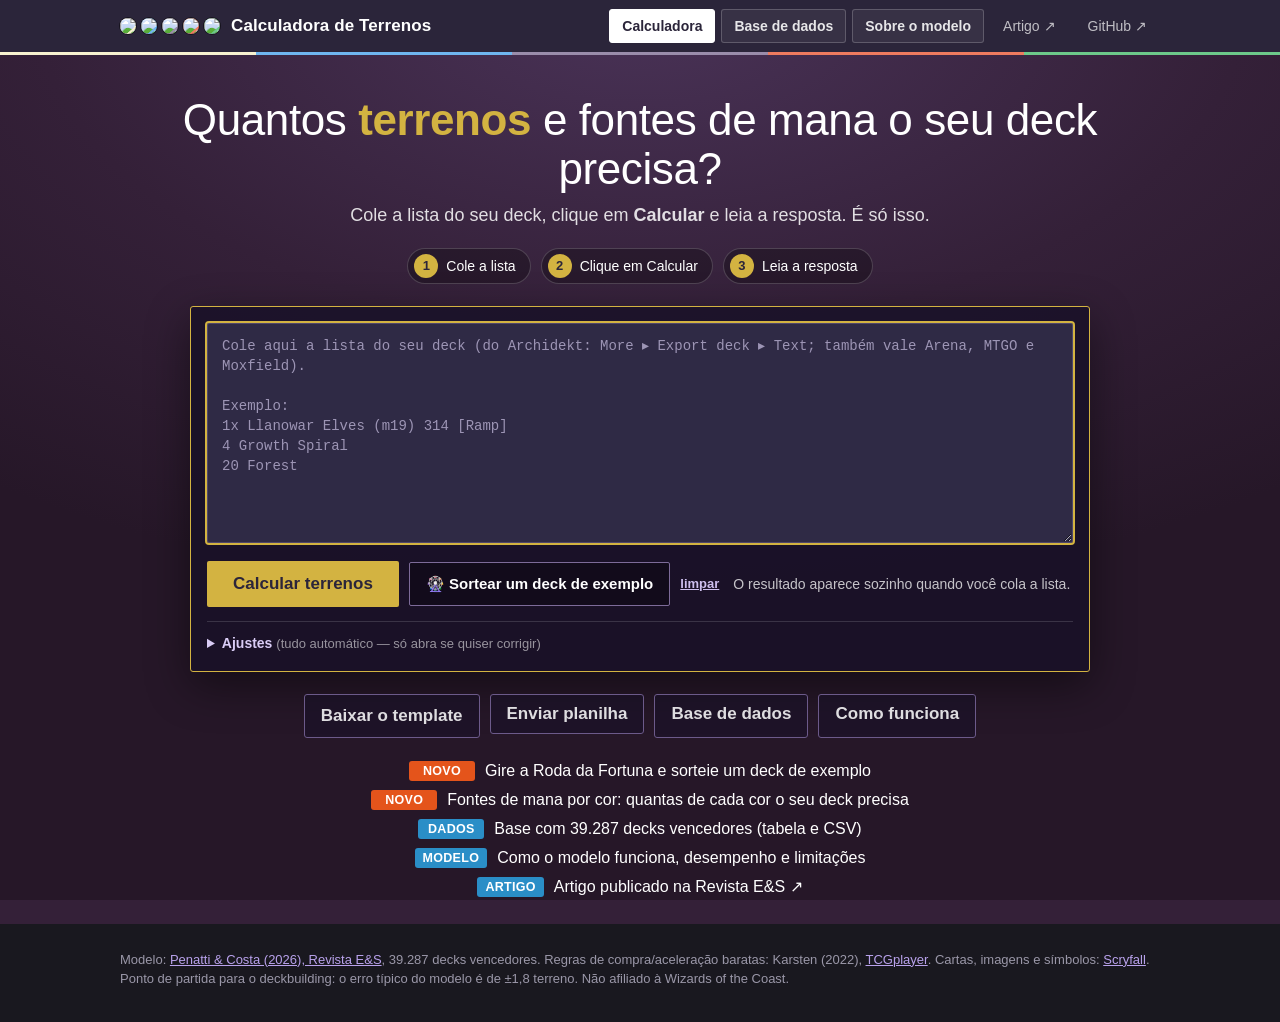
==== index.html @ 999be16e "Páginas: novo módulo de decks de Commander e versão dos arquivos" ====
<!DOCTYPE html>
<html lang="pt-BR">
<head>
<meta charset="utf-8">
<meta name="viewport" content="width=device-width, initial-scale=1">
<title>Calculadora de Terrenos · Magic: The Gathering</title>
<meta name="description" content="Cole a lista do seu deck e veja quantos terrenos e quantas fontes de mana de cada cor ele precisa.">
<link rel="icon" href="data:image/svg+xml,%3Csvg xmlns='http://www.w3.org/2000/svg' viewBox='0 0 64 64'%3E%3Ccircle cx='32' cy='32' r='30' fill='%232b253a'/%3E%3Ccircle cx='14' cy='32' r='5' fill='%23f8f2d0'/%3E%3Ccircle cx='23' cy='32' r='5' fill='%236fb6f0'/%3E%3Ccircle cx='32' cy='32' r='5' fill='%239a8dab'/%3E%3Ccircle cx='41' cy='32' r='5' fill='%23ee7b5f'/%3E%3Ccircle cx='50' cy='32' r='5' fill='%236dc98a'/%3E%3C/svg%3E">
<link rel="stylesheet" href="css/style.css?v=20261042">
</head>
<body class="home">
<header class="topbar">
  <div class="wrap bar">
    <a class="brand" href="index.html"><span class="pips"><i class="w"></i><i class="u"></i><i class="b"></i><i class="r"></i><i class="g"></i></span>Calculadora de Terrenos</a>
    <nav class="nav">
      <a class="nbtn on" href="index.html">Calculadora</a>
      <a class="nbtn" href="base.html">Base de dados</a>
      <a class="nbtn" href="sobre.html">Sobre o modelo</a>
      <a class="nbtn ghost" href="https://revistaes.com.br/artigos/fatores-associados-a-quantidade-de-terrenos-em-baralhos-de-jogos-estrategicos-de-cartas" target="_blank" rel="noopener">Artigo ↗</a>
      <a class="nbtn ghost" href="https://github.com/reset-hightide/mtg-lands-calculator" target="_blank" rel="noopener">GitHub ↗</a>
    </nav>
  </div>
  <div class="colorbar"></div>
</header>

<section class="stage">
  <div class="wrap">
    <h1>Quantos <b>terrenos</b> e fontes de mana o seu deck precisa?</h1>
    <p class="lead">Cole a lista do seu deck, clique em <b>Calcular</b> e leia a resposta. É só isso.</p>
    <ol class="how">
      <li><span>1</span>Cole a lista</li>
      <li><span>2</span>Clique em Calcular</li>
      <li><span>3</span>Leia a resposta</li>
    </ol>

    <div class="searchbox">
      <label for="deckText" class="sr">Lista do deck</label>
      <textarea id="deckText" spellcheck="false" placeholder="Cole aqui a lista do seu deck (do Archidekt: More ▸ Export deck ▸ Text; também vale Arena, MTGO e Moxfield).&#10;&#10;Exemplo:&#10;1x Llanowar Elves (m19) 314 [Ramp]&#10;4 Growth Spiral&#10;20 Forest"></textarea>
      <div class="sb-row">
        <button id="btnPaste" class="btn-gold" type="button">Calcular terrenos</button>
        <button id="btnSample" class="btn-dark" type="button">🎡 Sortear um deck de exemplo</button>
        <button id="btnClear" class="linkbtn light" type="button">limpar</button>
        <span id="status" class="status" role="status" aria-live="polite">O resultado aparece sozinho quando você cola a lista.</span>
      </div>

      <details class="adv">
        <summary>Ajustes <span id="detectBrief" class="muted">(tudo automático — só abra se quiser corrigir)</span></summary>
        <div class="opts">
          <div><label for="deckName">Nome do deck <span class="muted">(opcional)</span></label>
            <input id="deckName" type="text" placeholder="ex.: Izzet Tempo" maxlength="80"></div>
          <div><label for="optSize">Tamanho do deck</label>
            <select id="optSize"><option value="Auto">Auto</option><option value="40">40 cartas</option><option value="60">60 cartas</option><option value="100">100 cartas (Commander)</option></select></div>
          <div><label for="optArch">Arquétipo</label>
            <select id="optArch"><option value="Auto">Auto</option><option>Aggro</option><option>Tempo</option><option>Midrange</option><option>Control</option><option>Combo</option><option>Ramp</option><option>Lands</option></select></div>
          <div><label for="optComp">Companion</label>
            <select id="optComp"><option value="Auto">Auto</option><option value="Sim">Sim</option><option value="Não">Não</option></select></div>
        </div>
        <label style="margin-top:12px">Cores do deck</label>
        <div class="chips" id="optColors">
          <span class="chip auto on" id="chipAuto">Auto</span>
          <span class="chip" data-c="W">Branco</span><span class="chip" data-c="U">Azul</span><span class="chip" data-c="B">Preto</span><span class="chip" data-c="R">Vermelho</span><span class="chip" data-c="G">Verde</span>
        </div>
        <div id="detect" class="detect hidden"></div>
      </details>
    </div>

    <div class="btnrow">
      <button id="btnTemplate" class="sbtn-dark" type="button">Baixar o template</button>
      <label id="drop" class="sbtn-dark" for="file">Enviar planilha <input id="file" type="file" accept=".xlsx,.csv" hidden></label>
      <a class="sbtn-dark" href="base.html">Base de dados</a>
      <a class="sbtn-dark" href="sobre.html">Como funciona</a>
    </div>

    <ul class="news">
      <li><span class="nb nb-new">NOVO</span><a href="#" id="newsDice">Gire a Roda da Fortuna e sorteie um deck de exemplo</a></li>
      <li><span class="nb nb-new">NOVO</span><a href="sobre.html#fontes">Fontes de mana por cor: quantas de cada cor o seu deck precisa</a></li>
      <li><span class="nb nb-data">DADOS</span><a href="base.html">Base com 39.287 decks vencedores (tabela e CSV)</a></li>
      <li><span class="nb nb-data">MODELO</span><a href="sobre.html">Como o modelo funciona, desempenho e limitações</a></li>
      <li><span class="nb nb-data">ARTIGO</span><a href="https://revistaes.com.br/artigos/fatores-associados-a-quantidade-de-terrenos-em-baralhos-de-jogos-estrategicos-de-cartas" target="_blank" rel="noopener">Artigo publicado na Revista E&amp;S ↗</a></li>
    </ul>
  </div>
</section>

<main class="wrap">
  <section id="results" class="hidden">
    <div class="reshead">
      <h2>Resultado</h2>
      <button id="btnDownload" class="ghost small" type="button">Baixar resultado (.xlsx)</button>
    </div>
    <p id="globalWarnings" class="warn hidden"></p>
    <div id="decks"></div>
    <details class="more glossary"><summary>Glossário <span class="hint">(o que significam estes termos?)</span></summary><div class="inner">
      <dl>
        <dt>Fonte de mana</dt><dd>Um terreno que produz uma cor. Quem tem 17 fontes de azul tem 17 terrenos que geram mana azul.</dd>
        <dt>Pip</dt><dd>Cada símbolo colorido no custo de uma carta (Counterspell custa {U}{U}: 2 pips azuis). Mais pips de uma cor pedem mais fontes dela.</dd>
        <dt>Arquétipo</dt><dd>O estilo do deck: Aggro (ataca rápido), Tempo, Midrange, Control (jogo longo), Combo, Ramp (acelera mana) ou Lands.</dd>
        <dt>CMC</dt><dd>Custo de mana convertido: o custo total da carta, somando tudo. A média dele no deck influencia o número de terrenos.</dd>
        <dt>Compra e aceleração baratas</dt><dd>Cartas de até 2 de custo que compram cartas ou geram mana. Elas reduzem a necessidade de terrenos.</dd>
        <dt>MDFC</dt><dd>Carta de dois lados em que um lado é terreno. Conta como uma fração de terreno (0,38 ou 0,74).</dd>
        <dt>Faixa típica</dt><dd>O modelo erra, em média, cerca de 1,8 terreno para mais ou para menos. A faixa mostra essa margem.</dd>
        <dt>Mulligan</dt><dd>Descartar a mão inicial e comprar outra, com uma carta a menos.</dd>
      </dl>
    </div></details>
  </section>
</main>

<section id="cardstage" class="cardstage hidden">
  <div class="wrap">
    <h2 id="fanTitle">Sua mão inicial</h2>
    <p id="fanSub" class="muted-l">Sete cartas aleatórias do seu deck, como numa partida. <b>Clique em qualquer carta para comprar outra mão</b> e veja quantos terrenos costumam vir.</p>
    <div class="fanrow"><div id="cmdzone" class="cmdzone hidden"></div><div id="fan" class="fan" aria-live="polite"></div></div>
    <div class="fan-actions"><button id="btnFan" class="btn-gold small" type="button">Comprar outra mão</button><span id="fanInfo" class="muted-l"></span></div>
    <div class="handbox">
      <div id="handStats" class="handstats"></div>
      <h3>Chance de cada quantidade de terrenos numa mão de 7 cartas</h3>
      <div id="odds" class="odds"></div>
      <p id="oddsNote" class="muted-l small"></p>
    </div>
  </div>
</section>


<button id="grimoire" class="hidden" type="button" title="Psiu… um grimório. Clique para comprar uma carta e arraste cartas da mão para cima do site." aria-label="Grimório do playtest: clique para comprar uma carta; arraste cartas da mão para cima do site"><img class="gb gb3" src="https://backs.scryfall.io/large/0/a/0aeebaf5-8c7d-4636-9e82-8c27447861f7.jpg" alt="" draggable="false"><img class="gb gb2" src="https://backs.scryfall.io/large/0/a/0aeebaf5-8c7d-4636-9e82-8c27447861f7.jpg" alt="" draggable="false"><img class="gb gb1" src="https://backs.scryfall.io/large/0/a/0aeebaf5-8c7d-4636-9e82-8c27447861f7.jpg" alt="" draggable="false"><span class="gcount"></span></button>
<button id="ptend" class="hidden" type="button" title="Encerrar o playtest (Esc)" aria-label="Encerrar o playtest">✕</button>

<footer class="foot">
  <div class="wrap">
    Modelo: <a href="https://revistaes.com.br/artigos/fatores-associados-a-quantidade-de-terrenos-em-baralhos-de-jogos-estrategicos-de-cartas" target="_blank" rel="noopener">Penatti &amp; Costa (2026), Revista E&amp;S</a>, 39.287 decks vencedores.
    Regras de compra/aceleração baratas: Karsten (2022), <a href="https://www.tcgplayer.com/content/article/How-Many-Lands-Do-You-Need-in-Your-Deck-An-Updated-Analysis/cd1c1a24-d439-4a8e-b369-b936edb0b38a/" target="_blank" rel="noopener">TCGplayer</a>.
    Cartas, imagens e símbolos: <a href="https://scryfall.com/docs/api" target="_blank" rel="noopener">Scryfall</a>.
    Ponto de partida para o deckbuilding: o erro típico do modelo é de ±1,8 terreno. Não afiliado à Wizards of the Coast.
  </div>
</footer>

<script src="js/mana.js?v=20261042"></script>
<script src="js/rules.js?v=20261042"></script>
<script src="js/scryfall.js?v=20261042"></script>
<script src="js/xlsx-lite.js?v=20261042"></script>
<script src="js/pipeline.js?v=20261042"></script>
<script src="js/template.js?v=20261042"></script>
<script src="js/wheel.js?v=20261042"></script>
<script src="js/examples.js?v=20261042"></script>
<script src="js/deckapi.js?v=20261042"></script>
<script src="js/pt-effects.js?v=20261042"></script>
<script src="js/playtest.js?v=20261042"></script>
<script src="js/app.js?v=20261042"></script>
</body>
</html>
---- css/style.css ----
/* Visual inspirado no Scryfall: cabeçalho roxo-escuro, menu lateral roxo-acinzentado, conteúdo claro, Lato, cantos quase retos. */
:root {
  --hdr: #2b253a; --hdr2: #3a3050; --side: #4f4255; --bg: #f5f6f7; --panel: #ffffff; --line: #dcdfe3; --line2: #c6cad1;
  --text: #323232; --strong: #111; --muted: #6e6e7a; --link: #634496; --primary: #634496; --primary2: #7656b3;
  --gold: #d3b341; --foot: #19181f; --good: #1c7a4a; --bad: #b3261e; --warn: #9a6a00;
  --W: #f8f2d0; --U: #6fb6f0; --B: #9a8dab; --R: #ee7b5f; --G: #6dc98a;
  --font: Lato, "Helvetica Neue", Arial, Helvetica, sans-serif;
}
* { box-sizing: border-box; }
html { scroll-behavior: smooth; }
body { margin: 0; background: var(--bg); color: var(--text); font: 15px/22px var(--font); display: flex; flex-direction: column; min-height: 100vh; }
body > main, body > .docs { flex: 1 0 auto; width: 100%; } body > .docs { max-width: 1280px; margin: 0 auto; }
a { color: var(--link); }
.wrap { max-width: 1080px; margin: 0 auto; padding: 0 20px; }
.muted { color: var(--muted); } .small { font-size: 12.5px; line-height: 18px; } .hidden { display: none !important; }
.num { text-align: right; } .pos { color: var(--good); } .neg { color: var(--bad); }
code, pre { font-family: Consolas, "Liberation Mono", Courier, monospace; }
code { background: #eff1f2; color: #343242; padding: 1px 5px; border-radius: 2px; font-size: 13px; }

/* ---------- cabeçalho ---------- */
.topbar { position: sticky; top: 0; z-index: 30; background: var(--hdr); }
.bar { display: flex; align-items: center; justify-content: space-between; gap: 12px; min-height: 52px; flex-wrap: wrap; padding-top: 6px; padding-bottom: 6px; }
.brand { display: flex; align-items: center; gap: 11px; color: #fff; text-decoration: none; font-size: 17px; font-weight: 700; letter-spacing: .1px; }
.pips { display: inline-flex; gap: 3px; }
.pips i { width: 12px; height: 12px; border-radius: 50%; display: block; box-shadow: 0 0 0 1px rgba(0, 0, 0, .4) inset; }
.pips .w, .pip.W { background: var(--W); } .pips .u, .pip.U { background: var(--U); } .pips .b, .pip.B { background: var(--B); }
.pips .r, .pip.R { background: var(--R); } .pips .g, .pip.G { background: var(--G); }
.nav { display: flex; gap: 6px; flex-wrap: wrap; align-items: center; }
.nbtn { color: rgba(255, 255, 255, .88); text-decoration: none; font-size: 14px; font-weight: 600; padding: 5px 12px; border-radius: 3px; border: 1px solid rgba(255, 255, 255, .2); background: rgba(255, 255, 255, .06); }
.nbtn:hover { background: rgba(255, 255, 255, .16); color: #fff; }
.nbtn.on { background: #fff; color: var(--hdr); border-color: #fff; }
.nbtn.ghost { border-color: transparent; background: transparent; font-weight: 400; color: rgba(255, 255, 255, .7); }
.colorbar { height: 3px; background: linear-gradient(90deg, var(--W) 0 20%, var(--U) 20% 40%, var(--B) 40% 60%, var(--R) 60% 80%, var(--G) 80% 100%); }

/* ---------- hero (como a home do Scryfall) ---------- */
.hero2 { background: radial-gradient(900px 420px at 50% -60px, #4f3d6e 0%, var(--hdr) 62%, #231e32 100%); color: #fff; text-align: center; padding: 44px 0 34px; }
.hero2 h1 { margin: 0 0 8px; font-size: clamp(28px, 4.2vw, 40px); line-height: 1.15; font-weight: 300; letter-spacing: -.3px; }
.hero2 h1 b { font-weight: 700; color: var(--gold); }
.hero2 p { margin: 0 auto; max-width: 64ch; color: rgba(255, 255, 255, .78); font-size: 17px; line-height: 25px; }
.actions { display: grid; grid-template-columns: repeat(3, 1fr); gap: 14px; margin: 28px auto 0; max-width: 980px; }
@media (max-width: 820px) { .actions { grid-template-columns: 1fr; } }
.bigbtn {
  position: relative; display: flex; flex-direction: column; align-items: flex-start; gap: 3px; justify-content: center; text-align: left; cursor: pointer; width: 100%; margin: 0;
  min-height: 118px; padding: 18px 20px 18px 80px; border-radius: 3px; color: #fff; font: inherit;
  background: rgba(20, 16, 32, .55); border: 1px solid #8070a2; transition: border-color .12s, box-shadow .12s, background .12s;
}
.bigbtn:hover { border-color: var(--gold); background: rgba(20, 16, 32, .8); box-shadow: 0 0 0 1px var(--gold), 0 8px 26px rgba(0, 0, 0, .35); }
.bigbtn .n { position: absolute; left: 20px; top: 50%; transform: translateY(-50%); width: 44px; height: 44px; border-radius: 50%; display: grid; place-items: center; font-weight: 800; font-size: 20px; background: rgba(255, 255, 255, .1); border: 1px solid rgba(255, 255, 255, .3); }
.bigbtn b { font-size: 20px; line-height: 24px; font-weight: 700; } .bigbtn small { color: rgba(255, 255, 255, .72); font-size: 13.5px; line-height: 18px; }
.bigbtn.primary { border-color: var(--gold); background: rgba(40, 30, 60, .85); }
.bigbtn.primary .n { background: var(--gold); border-color: var(--gold); color: #2b253a; }
.bigbtn.drop.over { border-color: #6dc98a; box-shadow: 0 0 0 1px #6dc98a; }
.bigbtn input { display: none; }
.minis { display: flex; gap: 8px; justify-content: center; flex-wrap: wrap; margin-top: 18px; }
.mini { color: rgba(255, 255, 255, .85); text-decoration: none; font-size: 13.5px; font-weight: 600; padding: 5px 12px; border-radius: 3px; border: 1px solid #6f6288; background: rgba(0, 0, 0, .22); cursor: pointer; }
.mini:hover { border-color: #a99cc4; color: #fff; background: rgba(0, 0, 0, .4); }
.status { text-align: center; min-height: 22px; margin-top: 16px; font-size: 14px; color: rgba(255, 255, 255, .8); }
.status.err { color: #ffb4ab; }
.status.busy::before { content: ""; display: inline-block; width: 12px; height: 12px; margin-right: 8px; border: 2px solid rgba(255, 255, 255, .3); border-top-color: var(--gold); border-radius: 50%; animation: spin .8s linear infinite; vertical-align: -2px; }
@keyframes spin { to { transform: rotate(360deg); } }
.paste { margin: 20px auto 0; max-width: 980px; padding: 18px; background: var(--panel); color: var(--text); border-radius: 3px; text-align: left; }
.paste .twocol { display: grid; grid-template-columns: 1fr 2fr; gap: 16px; }
@media (max-width: 820px) { .paste .twocol { grid-template-columns: 1fr; } }

/* ---------- formulários e botões (área clara) ---------- */
label { display: block; font-size: 13px; color: var(--muted); margin: 0 0 4px; }
input[type=text], textarea, select, input[type=number] { width: 100%; background: #fff; color: var(--text); border: 1px solid var(--line2); border-radius: 3px; padding: 8px 10px; font: inherit; }
input:focus, textarea:focus, select:focus { outline: 2px solid var(--primary2); outline-offset: 0; border-color: transparent; }
textarea { min-height: 230px; resize: vertical; font: 13px/18px Consolas, "Liberation Mono", monospace; }
.row { display: flex; gap: 10px; flex-wrap: wrap; align-items: center; margin-top: 14px; }
.row.between { justify-content: space-between; }
button { font: inherit; cursor: pointer; border-radius: 3px; border: 1px solid transparent; padding: 9px 20px; font-weight: 700; background: var(--primary); color: #fff; }
button:hover { background: var(--primary2); }
button:disabled { opacity: .5; cursor: default; }
button.ghost, .sbtn { background: #eef0f2; color: var(--text); border: 1px solid var(--line2); font-weight: 600; }
button.ghost:hover, .sbtn:hover { background: #e3e6ea; }
.sbtn { display: inline-block; padding: 4px 11px; font-size: 13px; text-decoration: none; cursor: pointer; border-radius: 3px; }
button.small { padding: 4px 11px; font-size: 13px; }

/* ---------- conteúdo claro ---------- */
.page { padding: 8px 0 30px; }
.panel { background: var(--panel); border: 1px solid var(--line); border-radius: 3px; padding: 18px 20px; margin-top: 16px; }
.panel h2 { margin: 0 0 8px; font-size: 18px; font-weight: 400; color: var(--strong); }
.pagehead { padding: 26px 0 0; } .pagehead h1 { margin: 0 0 4px; font-size: 30px; font-weight: 200; color: var(--text); }
table { width: 100%; border-collapse: collapse; font-size: 13.5px; margin-top: 8px; }
th, td { text-align: left; padding: 6px 8px; border-bottom: 1px solid var(--line); }
th { color: var(--muted); font-weight: 400; } th.sort { cursor: pointer; user-select: none; } th.sort:hover { color: var(--text); }
th.num, td.num { text-align: right; }
tbody tr:hover { background: #f0f1f4; }
.grid { display: grid; grid-template-columns: repeat(auto-fit, minmax(160px, 1fr)); gap: 12px; margin-top: 12px; }
.filters { display: grid; grid-template-columns: repeat(auto-fit, minmax(150px, 1fr)); gap: 12px; margin-top: 14px; }
.pager { display: flex; gap: 10px; align-items: center; margin-top: 12px; flex-wrap: wrap; }
details { margin-top: 14px; } summary { cursor: pointer; color: var(--link); font-weight: 600; font-size: 14px; }
pre { background: #eff1f2; color: #343242; border-radius: 3px; padding: 12px; overflow-x: auto; font-size: 12.5px; line-height: 18px; }
.prose p, .prose li { max-width: 80ch; }
.chips { display: flex; gap: 6px; flex-wrap: wrap; }
.chip { padding: 4px 12px; border-radius: 3px; border: 1px solid var(--line2); background: #eef0f2; color: var(--muted); cursor: pointer; user-select: none; font-size: 13px; }
.chip.on { color: #1d1d1d; font-weight: 700; border-color: rgba(0, 0, 0, .25); }
.chip[data-c=W].on { background: var(--W); } .chip[data-c=U].on { background: var(--U); } .chip[data-c=B].on { background: var(--B); }
.chip[data-c=R].on { background: var(--R); } .chip[data-c=G].on { background: var(--G); }
.tag { display: inline-block; font-size: 11px; padding: 0 7px; border-radius: 2px; background: #eef0f2; border: 1px solid var(--line2); margin-right: 4px; }
.tag.draw { color: #1f5f99; } .tag.ramp { color: #1c7a4a; } .tag.mdfc { color: var(--warn); }
.warn { color: var(--warn); font-size: 13.5px; margin: 10px 0 0; }

/* ---------- resultado ---------- */
#results { margin-top: 26px; }
.reshead { display: flex; justify-content: space-between; align-items: center; gap: 12px; flex-wrap: wrap; }
.reshead h2 { margin: 0; font-size: 28px; font-weight: 200; }
.deck { background: var(--panel); border: 1px solid var(--line); border-radius: 3px; padding: 20px 22px; margin-top: 16px; }
.deckhead h3 { margin: 0; font-size: 22px; font-weight: 400; color: var(--strong); }
.meta { display: flex; gap: 6px; flex-wrap: wrap; align-items: center; margin-top: 6px; }
.badge { display: inline-flex; gap: 6px; align-items: center; padding: 1px 9px; border-radius: 3px; background: #eef0f2; border: 1px solid var(--line); font-size: 12.5px; color: var(--muted); }
.badge b { color: var(--text); font-weight: 700; }
.badge .pip { width: 10px; height: 10px; border-radius: 50%; display: inline-block; box-shadow: 0 0 0 1px rgba(0, 0, 0, .25) inset; }
.kpis { display: grid; grid-template-columns: 1.5fr repeat(3, 1fr); gap: 10px; margin-top: 16px; }
@media (max-width: 800px) { .kpis { grid-template-columns: 1fr 1fr; } }
.kpi { background: #f8f9fa; border: 1px solid var(--line); border-radius: 3px; padding: 12px 14px; display: flex; flex-direction: column; gap: 1px; }
.kpi .k { color: var(--muted); font-size: 12.5px; } .kpi .v { font-size: 26px; font-weight: 700; color: var(--strong); letter-spacing: -.3px; } .kpi .s { color: var(--muted); font-size: 12.5px; }
.kpi.main { background: var(--hdr); border-color: var(--hdr); }
.kpi.main .k, .kpi.main .s { color: rgba(255, 255, 255, .72); } .kpi.main .v { font-size: 44px; color: var(--gold); line-height: 1.05; }
.deck h4 { margin: 24px 0 2px; font-size: 18px; font-weight: 400; color: var(--strong); }
.srcgrid { display: grid; grid-template-columns: repeat(auto-fit, minmax(205px, 1fr)); gap: 10px; margin-top: 10px; }
.src { background: #fff; border: 1px solid var(--line); border-top: 4px solid var(--c, var(--line2)); border-radius: 3px; padding: 12px 14px; }
.src.cW { --c: #e3d99a; } .src.cU { --c: var(--U); } .src.cB { --c: var(--B); } .src.cR { --c: var(--R); } .src.cG { --c: var(--G); }
.srchead { display: flex; align-items: center; gap: 8px; } .srchead .pip { width: 14px; height: 14px; border-radius: 50%; display: inline-block; box-shadow: 0 0 0 1px rgba(0, 0, 0, .25) inset; }
.srcnum { display: flex; align-items: baseline; gap: 8px; margin: 8px 0 6px; } .srcnum .n2 { font-size: 40px; font-weight: 700; line-height: 1; color: var(--strong); } .srcnum span:last-child { color: var(--muted); font-size: 13px; }
.bar2 { height: 8px; border-radius: 2px; background: #e9ebee; overflow: hidden; } .bar2 i { display: block; height: 100%; background: var(--c); }
.barlbl { font-size: 12.5px; color: var(--muted); margin: 5px 0 0; }
.srcnotes { margin: 8px 0 0; padding-left: 16px; color: var(--muted); font-size: 12.5px; line-height: 18px; }
.adjust summary { display: inline-block; padding: 4px 12px; border-radius: 3px; background: #eef0f2; border: 1px solid var(--line2); color: var(--text); font-weight: 600; font-size: 13px; }

/* ---------- docs (menu lateral como o do Scryfall) ---------- */
.docs { display: grid; grid-template-columns: 250px 1fr; align-items: start; }
@media (max-width: 820px) { .docs { grid-template-columns: 1fr; } }
.docs-menu { background: var(--side); color: rgba(255, 255, 255, .85); padding: 22px 0; position: sticky; top: 55px; min-height: calc(100vh - 58px); }
@media (max-width: 820px) { .docs-menu { position: static; min-height: 0; padding: 10px 0; } }
.docs-menu h6 { margin: 8px 22px 6px; font-size: 12px; letter-spacing: .5px; text-transform: uppercase; color: rgba(255, 255, 255, .6); font-weight: 700; }
.docs-menu a { display: block; padding: 6px 22px; color: rgba(255, 255, 255, .82); text-decoration: none; font-size: 15px; position: relative; }
.docs-menu a:hover { color: #fff; background: rgba(255, 255, 255, .06); }
.docs-menu a.on { color: #fff; font-weight: 700; }
.docs-menu a.on::after { content: ""; position: absolute; right: 0; top: 50%; margin-top: -8px; border: 8px solid transparent; border-right-color: var(--bg); }
.docs-body { padding: 0 34px 40px; max-width: 900px; }
.docs-body h1 { margin: 24px 0 6px; font-size: 30px; font-weight: 200; }
.docs-body h2 { margin: 28px 0 8px; font-size: 18px; font-weight: 400; color: var(--strong); padding-top: 8px; border-top: 1px solid var(--line); scroll-margin-top: 70px; }
.docs-body .panel { background: transparent; border: 0; padding: 0; margin: 0; }

footer.foot { margin-top: auto; background: var(--foot); color: #9a97a8; padding: 26px 0 34px; font-size: 13px; line-height: 19px; }
footer.foot a { color: #b9a2ec; }


/* ---------- revamp: bancada única (cole a lista, opções embaixo, resultado automático) ---------- */
.hero3 { background: radial-gradient(900px 380px at 50% -80px, #4f3d6e 0%, var(--hdr) 62%, #231e32 100%); color: #fff; text-align: center; padding: 30px 0 78px; }
.hero3 h1 { margin: 0 0 6px; font-size: clamp(24px, 3.6vw, 34px); line-height: 1.2; font-weight: 300; }
.hero3 h1 b { font-weight: 700; color: var(--gold); }
.hero3 p { margin: 0; color: rgba(255, 255, 255, .78); font-size: 16px; }
.workbench { position: relative; margin-top: -52px; display: grid; grid-template-columns: 1fr 290px; background: var(--panel); border: 1px solid var(--line); border-radius: 4px; box-shadow: 0 10px 34px rgba(20, 14, 36, .22); }
@media (max-width: 880px) { .workbench { grid-template-columns: 1fr; } }
.wb-main { padding: 20px 24px 22px; }
.wb-side { padding: 20px 20px 22px; background: #f8f9fa; border-left: 1px solid var(--line); }
@media (max-width: 880px) { .wb-side { border-left: 0; border-top: 1px solid var(--line); } }
.step { display: flex; align-items: center; gap: 10px; margin: 0 0 8px; font-size: 16px; }
.step + textarea, .step + .opts { margin-top: 0; }
.wb-main .step:not(:first-child) { margin-top: 20px; }
.sn { width: 24px; height: 24px; border-radius: 50%; display: inline-grid; place-items: center; background: var(--hdr); color: var(--gold); font-weight: 800; font-size: 13px; flex: 0 0 auto; }
.steplinks { margin-left: auto; display: flex; gap: 12px; }
.linkbtn { background: none; border: 0; padding: 0; color: var(--link); font-weight: 600; font-size: 13px; text-decoration: underline; cursor: pointer; }
.linkbtn:hover { background: none; color: var(--primary2); }
.wb-main textarea { min-height: 250px; }
.opts { display: grid; grid-template-columns: 1.4fr 1fr 1fr 1fr; gap: 12px; }
@media (max-width: 880px) { .opts { grid-template-columns: 1fr 1fr; } }
.chip.auto.on { background: var(--hdr); color: #fff; border-color: var(--hdr); }
.detect { margin-top: 10px; padding: 8px 12px; background: #f1eef7; border-left: 3px solid var(--primary); border-radius: 2px; font-size: 13px; color: #43395a; }
.btn-lg { padding: 13px 28px; font-size: 17px; border-radius: 3px; background: var(--primary); }
.wb-main .row { margin-top: 18px; flex-wrap: nowrap; }
@media (max-width: 880px) { .wb-main .row { flex-wrap: wrap; } }
.wb-main .status { text-align: left; color: var(--muted); margin: 0; min-height: 0; font-size: 14px; }
.wb-main .status.err { color: var(--bad); }
.wb-main .status.busy::before { border-color: #cfd3da; border-top-color: var(--primary); }
.wb-side h3 { margin: 0 0 2px; font-size: 16px; font-weight: 700; color: var(--strong); }
.wb-side hr { border: 0; border-top: 1px solid var(--line); margin: 18px 0; }
.btn-side { display: flex; flex-direction: column; align-items: flex-start; gap: 1px; width: 100%; margin-top: 10px; padding: 12px 14px; text-align: left; background: #fff; color: var(--text); border: 1px solid var(--line2); }
.btn-side:hover { background: #f1eef7; border-color: var(--primary); } .btn-side b { font-size: 15px; } .btn-side small { color: var(--muted); font-weight: 400; }
.dz { display: flex; flex-direction: column; gap: 1px; margin-top: 10px; padding: 16px 14px; text-align: center; background: #fff; border: 2px dashed var(--line2); border-radius: 3px; cursor: pointer; }
.dz:hover, .dz.over { border-color: var(--primary); background: #f1eef7; } .dz b { font-size: 15px; } .dz small { color: var(--muted); }
.side-links { display: flex; flex-wrap: wrap; gap: 6px; margin: 8px 0 0; }
.verdict { margin-top: 16px; padding: 14px 18px; background: #f1eef7; border-left: 4px solid var(--gold); border-radius: 2px; display: flex; gap: 14px; align-items: center; flex-wrap: wrap; }
.verdict .vt { font-size: 18px; color: var(--strong); flex: 1 1 320px; } .verdict .vt b { font-weight: 700; }
.verdict .vt .pip { width: 12px; height: 12px; border-radius: 50%; display: inline-block; vertical-align: -1px; margin: 0 3px 0 4px; box-shadow: 0 0 0 1px rgba(0, 0, 0, .25) inset; }
#results { margin-top: 30px; }


/* ---------- símbolos de mana ---------- */
.mi { display: inline-block; border-radius: 50%; vertical-align: -3px; overflow: hidden; line-height: 0; flex: 0 0 auto; box-shadow: 0 0 0 1px rgba(0, 0, 0, .25); }
.mi img { display: block; width: 100%; height: 100%; font-size: 0; }
.mi + .mi { margin-left: 2px; }
.pips.real { gap: 3px; } .pips.real .mi { box-shadow: 0 0 0 1px rgba(0, 0, 0, .5); }
.chip .mi { margin-right: 6px; vertical-align: -3px; }
.chip { display: inline-flex; align-items: center; }
.verdict .vt .mi { margin: 0 2px 0 4px; vertical-align: -4px; }
.srchead .mi { box-shadow: 0 0 0 1px rgba(0, 0, 0, .3); }
.srchead b { font-size: 17px; }
.cost { white-space: nowrap; }
.badge .mi { vertical-align: -3px; }




/* =====================================================================================
   Home no estilo do Scryfall: fundo roxo com redemoinho (mesma imagem da home deles),
   caixa de entrada com borda dourada, painéis claros para o resultado e leque de cartas.
   Se a imagem do Scryfall sair do ar, o degradê roxo mantém o visual.
   ===================================================================================== */
body.home {
  background:
    url("https://scryfall.com/assets/marketing/celebration-whirl-5007c3f355b0b33c85772aacd335901e171dc71ecea0d93b2e6ce2696c788972.webp") center top / cover no-repeat fixed,
    radial-gradient(1100px 600px at 50% 0, #4a3358 0%, #342038 55%, #261728 100%) fixed;
  background-color: #342038;
}
.sr { position: absolute; left: -9999px; }
.stage { padding: 40px 0 26px; text-align: center; color: #fff; }
.stage h1 { margin: 0 0 8px; font-size: clamp(28px, 4.6vw, 44px); line-height: 1.12; font-weight: 300; letter-spacing: -.4px; }
.stage h1 b { font-weight: 700; color: var(--gold); }
.stage .lead { margin: 0 auto; max-width: 60ch; font-size: 18px; line-height: 26px; color: rgba(255, 255, 255, .85); }
.how { display: flex; justify-content: center; gap: 10px; flex-wrap: wrap; list-style: none; padding: 0; margin: 20px 0 22px; }
.how li { display: flex; align-items: center; gap: 8px; padding: 5px 14px 5px 6px; border-radius: 999px; background: rgba(0, 0, 0, .28); border: 1px solid rgba(255, 255, 255, .18); font-size: 14px; }
.how li span { width: 24px; height: 24px; border-radius: 50%; display: grid; place-items: center; background: var(--gold); color: #2b253a; font-weight: 800; font-size: 13px; }
.searchbox { max-width: 900px; margin: 0 auto; padding: 16px; text-align: left; background: rgba(24, 17, 40, .82); border: 1px solid var(--gold); border-radius: 3px; box-shadow: 0 14px 44px rgba(0, 0, 0, .45); }
.searchbox textarea { width: 100%; min-height: 220px; background: #2f2a45; color: #f3f0fa; border: 1px solid #50476b; border-radius: 2px; padding: 12px 14px; font: 14px/20px Consolas, "Liberation Mono", monospace; resize: vertical; }
.searchbox textarea::placeholder { color: #9d95b5; }
.searchbox textarea:focus { outline: 2px solid var(--gold); outline-offset: 0; }
.sb-row { display: flex; align-items: center; gap: 10px; flex-wrap: wrap; margin-top: 12px; }
.btn-gold { background: var(--gold); color: #2b253a; border: 0; padding: 12px 26px; font-size: 17px; font-weight: 800; border-radius: 2px; }
.btn-gold:hover { background: #e3c452; }
.btn-dark { background: rgba(0, 0, 0, .3); color: #fff; border: 1px solid #7d6b99; font-weight: 600; padding: 10px 16px; border-radius: 2px; }
.btn-dark:hover { background: rgba(0, 0, 0, .5); border-color: #b3a3d1; }
.btn-dark.small { padding: 6px 14px; font-size: 13px; }
.linkbtn.light { color: #cdbfee; }
.sb-row .status { text-align: left; margin: 0 0 0 4px; min-height: 0; color: rgba(255, 255, 255, .75); font-size: 14px; flex: 1 1 220px; }
.sb-row .status.err { color: #ffb4ab; }
.adv { margin-top: 14px; border-top: 1px solid rgba(255, 255, 255, .14); padding-top: 10px; }
.adv summary { color: #d9ccf5; font-weight: 600; }
.adv summary .muted { color: rgba(255, 255, 255, .55); font-weight: 400; font-size: 13px; }
.adv label { color: #cfc6e4; }
.adv .opts { display: grid; grid-template-columns: 1.4fr 1fr 1fr 1fr; gap: 12px; margin-top: 10px; }
@media (max-width: 800px) { .adv .opts { grid-template-columns: 1fr 1fr; } }
.adv input[type=text], .adv select { background: #2f2a45; color: #f3f0fa; border-color: #50476b; }
.adv .chip { background: rgba(0, 0, 0, .28); border-color: #50476b; color: #cfc6e4; }
.adv .chip.on { color: #1d1d1d; }
.adv .chip.auto.on { background: var(--gold); color: #2b253a; border-color: var(--gold); }
.adv .detect { background: rgba(255, 255, 255, .08); border-left-color: var(--gold); color: #e8e1f7; }
.minis { display: flex; justify-content: center; align-items: center; gap: 8px; flex-wrap: wrap; margin-top: 18px; }
.minis .muted-l { color: rgba(255, 255, 255, .7); font-size: 14px; }
.minis .sep { width: 1px; height: 22px; background: rgba(255, 255, 255, .2); margin: 0 4px; }
.mini { color: rgba(255, 255, 255, .88); text-decoration: none; font: 600 13.5px var(--font); padding: 5px 12px; border-radius: 3px; border: 1px solid #6f6288; background: rgba(0, 0, 0, .25); cursor: pointer; }
.mini:hover { border-color: #b3a3d1; background: rgba(0, 0, 0, .45); color: #fff; }
.mini.dz.over { border-color: #6dc98a; }

/* ----- resultado: painéis claros sobre o fundo roxo ----- */
body.home #results { margin-top: 6px; padding-bottom: 8px; }
body.home .reshead h2 { color: #fff; font-weight: 300; }
body.home .warn { color: #ffd98a; }
.deck { box-shadow: 0 10px 34px rgba(0, 0, 0, .35); }
.answer { display: flex; align-items: center; gap: 22px; flex-wrap: wrap; margin-top: 14px; padding: 18px 22px; background: var(--hdr); color: #fff; border-radius: 3px; border-left: 5px solid var(--gold); }
.answer .big-n { font-size: 64px; font-weight: 800; line-height: 1; color: var(--gold); letter-spacing: -1px; }
.answer .big-l { font-size: 15px; color: rgba(255, 255, 255, .8); line-height: 20px; }
.answer .big-l b { display: block; font-size: 20px; color: #fff; font-weight: 700; }
.answer .srcpills { display: flex; gap: 10px; flex-wrap: wrap; margin-left: auto; align-items: center; }
.pill { display: inline-flex; align-items: center; gap: 8px; padding: 7px 14px 7px 8px; border-radius: 999px; background: rgba(255, 255, 255, .1); border: 1px solid rgba(255, 255, 255, .22); font-size: 15px; }
.pill b { font-size: 20px; }
.pill small { color: rgba(255, 255, 255, .7); font-size: 12.5px; }
.answer .copybtn { background: rgba(255, 255, 255, .12); color: #fff; border: 1px solid rgba(255, 255, 255, .3); }
.todo { list-style: none; margin: 14px 0 0; padding: 0; display: grid; gap: 8px; }
.todo li { display: flex; gap: 10px; align-items: flex-start; padding: 9px 12px; border-radius: 3px; background: #f8f9fa; border: 1px solid var(--line); font-size: 15px; }
.todo li::before { content: "✓"; flex: 0 0 22px; height: 22px; border-radius: 50%; display: grid; place-items: center; font-size: 13px; font-weight: 800; background: #dff3e6; color: var(--good); }
.todo li.todo-fix { background: #fff8e6; border-color: #ecd9a2; }
.todo li.todo-fix::before { content: "!"; background: #ffe39b; color: #7a5200; }
.more { margin-top: 12px; border: 1px solid var(--line); border-radius: 3px; background: #fbfbfc; }
.more > summary { padding: 10px 14px; list-style: none; cursor: pointer; display: flex; align-items: center; gap: 8px; color: var(--strong); font-weight: 600; }
.more > summary::before { content: "▸"; color: var(--link); transition: transform .15s; }
.more[open] > summary::before { transform: rotate(90deg); }
.more > summary .hint { color: var(--muted); font-weight: 400; font-size: 13px; }
.more > .inner { padding: 4px 14px 14px; }
.more table { margin-top: 4px; }
.src .srchead b { font-size: 16px; }

/* ----- leque de cartas (como a home do Scryfall) ----- */
.cardstage { padding: 34px 0 0; text-align: center; color: #fff; overflow: hidden; }
.cardstage h2 { margin: 0; font-size: 26px; font-weight: 300; }
.cardstage .muted-l { color: rgba(255, 255, 255, .72); margin: 4px 0 0; font-size: 14px; }
.fan { --cw: clamp(92px, 15.5vw, 180px); display: flex; justify-content: center; align-items: flex-end; margin-top: 22px; padding: 26px 8px 0; min-height: calc(var(--cw) * 1.42 + 30px); }
.fc { flex: 0 0 var(--cw); width: var(--cw); margin-left: calc(var(--cw) * -.26); display: block; transform-origin: 50% 110%; transition: transform .18s ease, filter .18s; filter: drop-shadow(0 8px 14px rgba(0, 0, 0, .55)); position: relative; }
.fc:first-child { margin-left: 0; }
.fc img { display: block; width: 100%; height: auto; aspect-ratio: 488 / 680; border-radius: 4.6% / 3.3%; background: #1a1a1a; }
.fc:hover { transform: translateY(-26px) scale(1.14) rotate(0deg) !important; z-index: 20; filter: drop-shadow(0 14px 22px rgba(0, 0, 0, .65)); }
.fc.land::after { content: "terreno"; position: absolute; left: 6px; top: 6px; font: 700 10.5px var(--font); letter-spacing: .3px; padding: 1px 6px; border-radius: 2px; background: #1c7a4a; color: #fff; }
.fan-actions { display: flex; justify-content: center; align-items: center; gap: 12px; padding: 34px 0 26px; flex-wrap: wrap; position: relative; z-index: 30; }
.fan-actions .muted-l { margin: 0; }
body.home footer.foot { margin-top: 0; }
@media (prefers-reduced-motion: reduce) { .fc, .bigbtn { transition: none; } }


/* ----- botões e novidades no formato da home do Scryfall (fileira de botões + lista de links embaixo) ----- */
.btnrow { display: flex; justify-content: center; gap: 10px; flex-wrap: wrap; margin-top: 22px; }
.sbtn-dark { display: inline-block; cursor: pointer; text-decoration: none; padding: 8px 16px; border-radius: 3px; font: 700 17px/22px var(--font); color: rgba(255, 255, 255, .86); background: rgba(24, 17, 40, .55); border: 1px solid #6c5a8a; }
.sbtn-dark:hover { color: #fff; border-color: #b3a3d1; background: rgba(24, 17, 40, .8); }
.sbtn-dark.over { border-color: #6dc98a; }
.news { list-style: none; margin: 22px 0 0; padding: 0; display: grid; gap: 7px; justify-items: center; }
.news li { display: flex; align-items: center; gap: 10px; font-size: 16px; line-height: 22px; }
.news a { color: #fff; text-decoration: none; }
.news a:hover { text-decoration: underline; }
.nb { flex: 0 0 auto; min-width: 66px; text-align: center; padding: 0 8px; border-radius: 3px; font: 700 12.5px/20px var(--font); letter-spacing: .3px; color: #fff; }
.nb-new { background: #e4541b; } .nb-data { background: #2a8ec7; }


/* cartas sendo distribuídas (entram uma a uma) */
.fc img { animation: deal .5s cubic-bezier(.2, .8, .2, 1) both; animation-delay: calc(var(--i, 0) * 85ms); }
@keyframes deal { from { opacity: 0; transform: translateY(70px) scale(.86) rotate(-6deg); } to { opacity: 1; transform: none; } }
@media (prefers-reduced-motion: reduce) { .fc img { animation: none; } }


/* ----- mão sendo carteada: da direita para a esquerda, uma carta por vez ----- */
.fc img { animation: none; }
.fan:not(.deal) .fc { opacity: 0; }
.fan.deal .fc { animation: deal .62s cubic-bezier(.2, .75, .25, 1) backwards; animation-delay: calc(var(--i, 0) * 150ms); }
@keyframes deal { from { opacity: 0; transform: translateX(var(--tx, 70vw)) rotate(22deg) scale(.9); } 12% { opacity: 1; } }
@media (prefers-reduced-motion: reduce) { .fan.deal .fc { animation: none; } }
.cardstage .btn-gold.small { padding: 8px 18px; font-size: 14px; }

/* ----- estatísticas da mão ----- */
.handbox { max-width: 760px; margin: 0 auto 28px; padding: 16px 18px 14px; background: rgba(24, 17, 40, .7); border: 1px solid rgba(255, 255, 255, .18); border-radius: 3px; text-align: left; }
.handbox h3 { margin: 14px 0 8px; font-size: 16px; font-weight: 400; color: #fff; }
.handstats { display: flex; gap: 18px; flex-wrap: wrap; align-items: center; font-size: 15px; }
.handstats b { color: var(--gold); font-size: 17px; }
.hchips { display: inline-flex; gap: 4px; margin-left: auto; }
.hchip { width: 22px; height: 22px; border-radius: 50%; display: grid; place-items: center; font-size: 12px; font-weight: 800; color: #1d1d1d; }
.hchip.ok { background: #6dc98a; } .hchip.bad { background: #f0b84f; }
.odds { display: grid; grid-template-columns: repeat(8, 1fr); gap: 8px; align-items: end; height: 150px; padding-top: 4px; }
.oc { display: flex; flex-direction: column; justify-content: flex-end; align-items: stretch; height: 100%; text-align: center; gap: 3px; }
.oc .ob { background: rgba(255, 255, 255, .25); border-radius: 3px 3px 0 0; min-height: 3px; }
.oc .ob.keep { background: #6dc98a; }
.oc .ob.now { outline: 2px solid var(--gold); outline-offset: 1px; }
.oc .op { font-size: 12.5px; color: rgba(255, 255, 255, .85); font-weight: 600; }
.oc .ol { font-size: 13px; color: rgba(255, 255, 255, .7); }
.handbox .muted-l { margin-top: 10px; }


/* carta clicável: compra outra mão; "↗" abre no Scryfall */
.fc { cursor: pointer; outline: none; }
.fc:focus-visible { box-shadow: 0 0 0 3px var(--gold); border-radius: 5%; }
.fx { position: absolute; right: 7px; top: 7px; width: 24px; height: 24px; border-radius: 50%; display: none; place-items: center; background: rgba(0, 0, 0, .7); color: #fff; font-size: 14px; line-height: 1; text-decoration: none; z-index: 5; }
.fc:hover .fx { display: grid; }
.fx:hover { background: var(--gold); color: #2b253a; }


/* ---------- Roda da Fortuna (sorteio do deck de exemplo) ---------- */
.wheel-ov { position: fixed; inset: 0; z-index: 100; display: grid; place-items: center; background: rgba(20, 16, 32, .84); backdrop-filter: blur(2px); animation: wfade .2s ease-out; }
.wheel-ov.out { opacity: 0; transition: opacity .2s; }
.wheel-box { display: flex; flex-direction: column; align-items: center; gap: 14px; padding: 12px; max-width: 96vw; }
.wheel-stage { position: relative; width: min(92vw, 660px); -webkit-mask-image: radial-gradient(ellipse 50% 50% at 50% 50%, #000 78%, transparent 100%); mask-image: radial-gradient(ellipse 50% 50% at 50% 50%, #000 78%, transparent 100%); }
.w-scene { position: absolute; inset: 0; width: 100%; height: 100%; display: block; }
.w-disc { position: absolute; transform-origin: 50% 50%; will-change: transform; }
.w-pointer { position: absolute; width: 0; height: 0; border-left: 12px solid transparent; border-right: 12px solid transparent; border-top: 22px solid var(--gold); transform: translate(-50%, -100%); filter: drop-shadow(0 2px 2px rgba(0, 0, 0, .6)); }
.wheel-msg { margin: 0; padding: 6px 18px; border-radius: 4px; background: rgba(20, 18, 15, .8); color: #f3e9d2; font-size: 22px; font-weight: 300; text-align: center; letter-spacing: .5px; }
@keyframes wfade { from { opacity: 0; } to { opacity: 1; } }

.wheel-msg.result { font-size: 30px; font-weight: 700; color: #ffe08a; letter-spacing: .3px; }


/* ----- acessibilidade: foco visível para quem usa teclado ----- */
button:focus-visible, a:focus-visible, summary:focus-visible, label.sbtn-dark:focus-within, .chip:focus-visible { outline: 2px solid var(--gold); outline-offset: 2px; }

/* ----- glossário ----- */
.glossary dl { margin: 6px 0 0; display: grid; grid-template-columns: 190px 1fr; gap: 8px 16px; }
.glossary dt { font-weight: 700; color: var(--strong); } .glossary dd { margin: 0; color: var(--text); }
@media (max-width: 640px) { .glossary dl { grid-template-columns: 1fr; gap: 2px; } .glossary dd { margin-bottom: 8px; } }

/* ----- dica da roda ----- */
.wheel-hint { margin: -6px 0 0; color: rgba(255, 255, 255, .55); font-size: 13px; }

/* ----- celular: cabeçalho e topo mais compactos para o campo da lista aparecer logo ----- */
@media (max-width: 640px) {
  .bar { min-height: 0; padding-top: 6px; padding-bottom: 6px; }
  .brand { font-size: 15px; }
  .nav { gap: 4px; } .nbtn { font-size: 13px; padding: 4px 9px; } .nbtn.ghost { display: none; }
  .stage { padding: 18px 0 16px; }
  .stage h1 { font-size: 26px; } .stage .lead { font-size: 15.5px; line-height: 22px; }
  .how { display: none; }
  .searchbox { padding: 12px; margin-top: 14px; }
  .searchbox textarea { min-height: 150px; }
  .btn-gold { width: 100%; text-align: center; }
  .btnrow { margin-top: 16px; } .sbtn-dark { font-size: 15px; padding: 7px 12px; }
  .news li { font-size: 14.5px; align-items: flex-start; } .nb { min-width: 56px; }
  .answer { padding: 14px 16px; gap: 12px; } .answer .big-n { font-size: 52px; } .answer .srcpills { margin-left: 0; }
  .deck { padding: 16px 14px; }
}

/* ----- arquétipo trocável no próprio resultado ----- */
.badge.archpick { cursor: pointer; padding-right: 3px; }
.badge.archpick select { font: inherit; font-weight: 700; color: var(--text); background: #fff; border: 1px solid var(--line); border-radius: 3px; padding: 0 2px; cursor: pointer; }
.badge.archpick select:focus-visible { outline: 2px solid #8b6fd6; outline-offset: 1px; }


/* ----- cartas da Weatherlight (só em "Sobre o modelo") ----- */
.crew { background: #fff; border-top: 1px solid #eceaf3; padding: 34px 20px 44px; text-align: center; overflow: hidden; }
.crew h2 { margin: 0 0 4px; font-size: 24px; font-weight: 300; color: #2b253a; }
.crew p { margin: 0 auto; max-width: 62ch; color: #5b566c; font-size: 14.5px; line-height: 21px; }
.crew-row { display: flex; justify-content: center; flex-wrap: wrap; gap: 14px 6px; margin: 22px auto 0; max-width: 1100px; }
.crew-card { display: block; width: clamp(96px, 13.4vw, 138px); transition: transform .18s ease, filter .18s; filter: drop-shadow(0 5px 8px rgba(40, 30, 60, .3)); }
.crew-card img { display: block; width: 100%; height: auto; aspect-ratio: 488 / 680; border-radius: 4.6% / 3.3%; background: #eee; }
.crew-card.ra { transform: rotate(-3deg); } .crew-card.rb { transform: rotate(3deg) translateY(8px); }
.crew-card:hover, .crew-card:focus-visible { transform: translateY(-10px) rotate(0) scale(1.08); z-index: 3; filter: drop-shadow(0 12px 16px rgba(40, 30, 60, .4)); }
@media (prefers-reduced-motion: reduce) { .crew-card { transition: none; } }


/* ----- apresentação do projeto na aba de dados ----- */
.project h2 { margin: 0 0 8px; font-size: 22px; font-weight: 300; color: var(--strong); }
.project p { max-width: 74ch; margin: 0 0 10px; font-size: 15.5px; line-height: 24px; }
.project .projlinks { margin: 14px 0 0; font-size: 14.5px; }


/* ----- comandante ao lado da mão (zona de comando) ----- */
.fanrow { --cw: clamp(92px, 15.5vw, 180px); display: flex; justify-content: center; align-items: flex-end; gap: 0; flex-wrap: wrap; }
.fanrow .fan { margin-top: 22px; }
.cmdzone { display: flex; gap: 8px; align-items: flex-end; margin: 22px 18px 0 0; padding: 26px 0 0; }
.cmdcard { position: relative; display: block; width: var(--cw); text-decoration: none; filter: drop-shadow(0 8px 14px rgba(0, 0, 0, .55)); transition: transform .18s ease; }
.cmdcard:hover { transform: translateY(-12px) scale(1.06); }
.cmdcard img { display: block; width: 100%; height: auto; aspect-ratio: 488 / 680; border-radius: 4.6% / 3.3%; background: #1a1a1a; box-shadow: 0 0 0 2px var(--gold); }
.cmdlabel { position: absolute; left: 50%; bottom: -22px; transform: translateX(-50%); white-space: nowrap; font: 700 11.5px var(--font); letter-spacing: .4px; text-transform: uppercase; color: var(--gold); }
@media (max-width: 760px) { .cmdzone { margin-right: 0; width: 100%; justify-content: center; padding-bottom: 26px; } }


/* ----- playtest em cima do site: grimório 1/4 na borda direita + cartas soltas por cima da página ----- */
#grimoire { position: fixed; right: -112px; bottom: 120px; z-index: 2500; width: 150px; height: 210px; padding: 0; border: 0; background: none; cursor: pointer; transform: rotate(-7deg); transform-origin: 60% 80%; transition: right .22s ease, transform .22s ease; filter: drop-shadow(0 8px 14px rgba(0, 0, 0, .55)); }
#grimoire .gb { position: absolute; left: 0; top: 0; width: 150px; height: 210px; border-radius: 4.6% / 3.3%; object-fit: cover; box-shadow: 0 0 0 1px rgba(0, 0, 0, .55); pointer-events: none; }
#grimoire .gb2 { transform: translate(5px, 4px); } #grimoire .gb3 { transform: translate(10px, 8px); }
#grimoire:hover, #grimoire:focus-visible, #grimoire.drop, #grimoire.on { right: -84px; transform: rotate(-4deg); }
#grimoire.drop { filter: drop-shadow(0 0 16px var(--gold)); }
#grimoire .gcount { position: absolute; left: 6px; top: 10px; min-width: 30px; padding: 1px 6px; border-radius: 999px; background: var(--gold); color: #2b253a; font: 800 13px var(--font); text-align: center; }
#grimoire .gcount:empty { display: none; }
#ptend { position: fixed; right: 12px; bottom: 70px; z-index: 2500; padding: 5px 12px; border-radius: 999px; border: 1px solid var(--gold); background: rgba(24, 17, 40, .92); color: #fff; font: 600 12.5px var(--font); cursor: pointer; }
#ptend:hover { background: #3a3050; }
.ptcard { position: absolute; z-index: 3000; touch-action: none; cursor: grab; user-select: none; -webkit-user-select: none; transition: transform .18s ease; transform-origin: 50% 50%; }
.ptcard img { display: block; width: 100%; height: auto; aspect-ratio: 488 / 680; border-radius: 4.6% / 3.3%; background: #1a1a1a; box-shadow: 0 3px 8px rgba(0, 0, 0, .35); pointer-events: none; }   /* sombra leve: a carta está sobre a mesa */
.ptcard .ptn { display: grid; place-items: center; aspect-ratio: 488 / 680; padding: 6px; border-radius: 4.6% / 3.3%; background: #2b253a; color: #fff; font-size: 12px; text-align: center; }
.ptcard.tapped { transform: rotate(90deg); }
.ptcard.drag { cursor: grabbing; filter: drop-shadow(0 10px 12px rgba(0, 0, 0, .35)); }
.ptcard.ghost { position: fixed; z-index: 9999; pointer-events: none; opacity: .94; transform: scale(1.05); }
body.pt-drag, body.pt-drag * { cursor: grabbing !important; }
/* jogando: o site vira a mesa, então texto e números deixam de ser selecionáveis (campos de texto continuam editáveis) */
body.pt-playing, body.pt-playing * { -webkit-user-select: none; user-select: none; }
body.pt-playing textarea, body.pt-playing input, body.pt-playing select { -webkit-user-select: text; user-select: text; }
.fan.static .fc { opacity: 1 !important; animation: none !important; }
.fan.static .fc.fresh { animation: ptdraw .55s cubic-bezier(.2, .8, .2, 1) !important; opacity: 1 !important; }
@keyframes ptdraw { from { opacity: 0; transform: translate(var(--fx, 40vw), var(--fy, -10vh)) rotate(-12deg) scale(.5); } 20% { opacity: 1; } }
#grimoire.pull { right: -68px; transform: rotate(-9deg); }
.ptmana { position: absolute; z-index: 6000; display: flex; gap: 4px; pointer-events: none; animation: ptrise .7s ease-out forwards; filter: drop-shadow(0 2px 4px rgba(0, 0, 0, .5)); }
@keyframes ptrise { 0% { opacity: 0; transform: translateY(8px) scale(.7); } 18% { opacity: 1; transform: translateY(-4px) scale(1.12); } 100% { opacity: 0; transform: translateY(-66px) scale(1); } }
body.pt-playing .fc { touch-action: none; cursor: grab; }
#ptmsg { position: fixed; left: 50%; bottom: 24px; transform: translateX(-50%); z-index: 9000; padding: 6px 16px; border-radius: 4px; background: rgba(0, 0, 0, .8); color: #ffe08a; font-size: 14px; opacity: 0; transition: opacity .25s; pointer-events: none; }
#ptmsg.on { opacity: 1; }
@media (max-width: 760px) { #grimoire { right: -100px; width: 130px; height: 182px; } #grimoire .gb { width: 130px; height: 182px; } #grimoire:hover, #grimoire.on { right: -76px; } }
@media (prefers-reduced-motion: reduce) { .ptcard, #grimoire { transition: none; } .fan.static .fc.fresh, .ptmana { animation: none !important; } .ptmana { display: none; } }


/* ----- efeitos do playtest (sem texto: só animação) ----- */
@keyframes ptshake { 0%, 100% { translate: 0 0; } 15% { translate: -7px 2px; } 30% { translate: 6px -3px; } 45% { translate: -5px 1px; } 60% { translate: 4px -2px; } 80% { translate: -2px 0; } }
@keyframes ptburn { 0% { filter: none; } 25% { filter: sepia(1) saturate(6) hue-rotate(-25deg) brightness(1.1) drop-shadow(0 0 10px #ff6a00); } 100% { filter: none; } }
@keyframes ptpopin { 0% { transform: scale(.55); opacity: 0; filter: drop-shadow(0 0 0 #fff); } 55% { transform: scale(1.1); opacity: 1; filter: drop-shadow(0 0 14px #fff6b0); } 100% { transform: none; filter: none; } }
@keyframes ptshatter { 0% { transform: none; opacity: 1; } 25% { transform: scale(1.03) rotate(-2deg); filter: contrast(1.6) brightness(1.3); } 100% { transform: translateY(160px) rotate(14deg) scale(.7); opacity: 0; filter: contrast(1.6); } }
@keyframes ptspin { 0% { transform: none; opacity: 1; } 100% { transform: translate(60vw, 70vh) rotate(900deg) scale(.3); opacity: 0; } }
@keyframes ptburnaway { 0% { filter: none; opacity: 1; } 30% { filter: sepia(1) saturate(7) hue-rotate(-30deg) brightness(1.2) drop-shadow(0 0 14px #ff5a00); } 100% { filter: sepia(1) saturate(7) brightness(.2) blur(3px); opacity: 0; transform: translateY(-30px) scale(.9); } }
@keyframes ptfade { to { opacity: 0; transform: translateY(-14px) scale(.96); } }
@keyframes ptsheen { 0% { background-position: -140% 0; } 100% { background-position: 240% 0; } }
@keyframes ptgold { 0%, 100% { filter: none; } 40% { filter: drop-shadow(0 0 18px #ffd34d) brightness(1.15); } }
@keyframes pthaste { 0% { transform: translateX(-90px) skewX(-18deg); opacity: 0; filter: blur(3px); } 60% { opacity: 1; } 100% { transform: none; filter: none; } }
.ptcard.fx-shake { animation: ptshake .5s; } .ptcard.fx-burn { animation: ptburn .7s; } .ptcard.fx-appear { animation: ptpopin .6s cubic-bezier(.2, .8, .3, 1); }
.ptcard.fx-shatter { animation: ptshatter .72s ease-in forwards; } .ptcard.fx-spin { animation: ptspin .92s cubic-bezier(.5, 0, .9, .6) forwards; }
.ptcard.fx-burnaway { animation: ptburnaway .62s ease-in forwards; } .ptcard.fx-fade { animation: ptfade .6s ease-in forwards; }
.ptcard.fx-gold { animation: ptgold 1.2s; } .ptcard.fx-haste { animation: pthaste .55s cubic-bezier(.1, .8, .2, 1); }
.ptcard.fx-sheen::after { content: ""; position: absolute; inset: 0; border-radius: 4.6% / 3.3%; pointer-events: none; background: linear-gradient(105deg, transparent 35%, rgba(255, 255, 255, .75) 50%, transparent 65%) no-repeat; background-size: 60% 100%; animation: ptsheen .9s ease-out; }
.fc.fx-burnaway { animation: ptburnaway .55s ease-in forwards !important; }
.ptspark, .ptzzz, .ptfloat, .ptpuff, .ptflash { position: absolute; z-index: 6500; pointer-events: none; }
.ptspark { color: #fff3a0; font-size: 22px; text-shadow: 0 0 8px #ffd34d; animation: ptsparkle .8s ease-out forwards; } @keyframes ptsparkle { 0% { opacity: 0; transform: scale(.3) rotate(0); } 40% { opacity: 1; transform: scale(1.3) rotate(90deg); } 100% { opacity: 0; transform: translateY(-20px) scale(.6) rotate(180deg); } }
.ptzzz { color: #fff; font: italic 800 26px var(--font); text-shadow: 0 2px 6px rgba(0, 0, 0, .7); animation: ptz 1.1s ease-out forwards; } @keyframes ptz { 0% { opacity: 0; transform: translate(0, 10px) scale(.6); } 25% { opacity: 1; } 100% { opacity: 0; transform: translate(18px, -42px) scale(1.4); } }
.ptfloat { color: #ff5a4a; font: 900 34px var(--font); text-shadow: 0 2px 0 #fff, 0 3px 10px rgba(0, 0, 0, .6); transform: translate(-50%, 0); animation: ptfl 1s ease-out forwards; } @keyframes ptfl { 0% { opacity: 0; transform: translate(-50%, 10px) scale(.6); } 20% { opacity: 1; transform: translate(-50%, -6px) scale(1.25); } 100% { opacity: 0; transform: translate(-50%, -60px) scale(1); } }
.ptpuff { width: 38px; height: 38px; margin: -19px 0 0 -19px; border-radius: 50%; background: radial-gradient(circle, rgba(255, 255, 255, .95), rgba(200, 200, 215, .5) 60%, transparent 70%); animation: ptpf .65s ease-out forwards; } @keyframes ptpf { 0% { opacity: .9; transform: scale(.3); } 100% { opacity: 0; transform: scale(2.2) translateY(-18px); } }
.ptflash { position: fixed !important; inset: 0; background: #fff; animation: ptfl2 .3s ease-out forwards; } @keyframes ptfl2 { 0% { opacity: .75; } 100% { opacity: 0; } }
body.pt-quake .stage, body.pt-quake main, body.pt-quake .cardstage, body.pt-quake .foot { animation: ptquake .5s; }
@keyframes ptquake { 0%, 100% { transform: none; } 10% { transform: translate(-9px, 5px); } 25% { transform: translate(8px, -6px); } 40% { transform: translate(-7px, 4px); } 55% { transform: translate(6px, -3px); } 75% { transform: translate(-3px, 2px); } }
.ptscorch { position: absolute; z-index: 2900; pointer-events: none; background: radial-gradient(circle at 50% 50%, rgba(8, 4, 2, .82) 0 30%, rgba(40, 18, 8, .55) 48%, rgba(70, 30, 10, .22) 62%, transparent 74%); mix-blend-mode: multiply; animation: ptsoot 3s ease-out; }
@keyframes ptsoot { 0% { filter: brightness(3) saturate(3) drop-shadow(0 0 22px #ff7a1a); opacity: .2; transform: scale(.5); } 35% { filter: brightness(2) saturate(2) drop-shadow(0 0 16px #ff5a00); opacity: 1; } 100% { filter: none; } }
.ptember { position: absolute; z-index: 6400; width: 7px; height: 7px; border-radius: 50%; background: #ffb347; box-shadow: 0 0 8px 2px #ff6a00; pointer-events: none; animation: ptemb 1.2s ease-out forwards; }
@keyframes ptemb { 0% { opacity: 1; transform: translate(0, 0) scale(1); } 100% { opacity: 0; transform: translate(calc((var(--r, .5) - .5) * 60px), -80px) scale(.3); } }
@media (prefers-reduced-motion: reduce) { .ptcard[class*="fx-"], .ptspark, .ptzzz, .ptfloat, .ptpuff, body.pt-quake .stage, body.pt-quake main, body.pt-quake .cardstage { animation-duration: .01s !important; } .ptflash { display: none; } }


/* ----- efeitos pelo título da carta ----- */
.ptemo { position: absolute; z-index: 6500; pointer-events: none; font-size: 28px; line-height: 1; filter: drop-shadow(0 2px 3px rgba(0, 0, 0, .4)); }
.ptemo.rise { animation: ptrise2 1.3s ease-out forwards; } @keyframes ptrise2 { 0% { opacity: 0; transform: translate(0, 10px) scale(.5); } 20% { opacity: 1; transform: translate(calc(var(--dx, 0px) * .3), -10px) scale(1.2); } 100% { opacity: 0; transform: translate(var(--dx, 0px), -95px) scale(1); } }
.ptemo.fall { animation: ptfall 1.4s ease-in forwards; } @keyframes ptfall { 0% { opacity: 0; transform: translate(0, -30px) rotate(0); } 15% { opacity: 1; } 100% { opacity: 0; transform: translate(var(--dx, 0px), 130px) rotate(260deg); } }
.ptemo.puffemo { animation: ptfall .8s ease-out forwards; }
.ptov { position: fixed !important; inset: 0; left: 0 !important; top: 0 !important; z-index: 6000; pointer-events: none; }
.ptwave { overflow: hidden; } .ptwave i { position: absolute; left: -10%; right: -10%; bottom: 0; height: 40vh; background: linear-gradient(180deg, rgba(90, 170, 255, .55), rgba(30, 100, 210, .75)); border-radius: 48% 52% 0 0 / 22% 22% 0 0; animation: ptwaveup 2.8s ease-in-out forwards; }
.ptwave i.w2 { height: 34vh; left: -20%; background: linear-gradient(180deg, rgba(150, 215, 255, .6), rgba(60, 140, 235, .5)); border-radius: 55% 45% 0 0 / 28% 28% 0 0; animation-delay: .15s; animation-duration: 2.65s; }
@keyframes ptwaveup { 0% { transform: translateY(105%); } 35% { transform: translateY(0) translateX(-2%); } 55% { transform: translateY(2%) translateX(2%); } 100% { transform: translateY(110%); } }
.ptrain i { position: absolute; top: -40px; width: 2px; background: linear-gradient(180deg, transparent, rgba(190, 220, 255, .85)); animation: ptdrop linear infinite; } @keyframes ptdrop { to { transform: translateY(115vh); } }
.ptrain { background: rgba(20, 30, 60, .28); animation: ptfadein 3.1s ease-in-out forwards; } @keyframes ptfadein { 0%, 100% { opacity: 0; } 15%, 80% { opacity: 1; } }
.ptfrost { background: radial-gradient(ellipse at center, transparent 45%, rgba(190, 230, 255, .55) 78%, rgba(240, 250, 255, .85) 100%); animation: ptfadein 2.3s ease-in-out forwards; }
.ptdim { background: radial-gradient(ellipse at center, rgba(0, 0, 0, .35), rgba(0, 0, 0, .78)); animation: ptfadein 1.9s ease-in-out forwards; }
.ptpoison { background: radial-gradient(ellipse at center, transparent 40%, rgba(90, 200, 40, .45) 100%); animation: ptfadein 1.9s ease-in-out forwards; }
body.pt-gray .stage, body.pt-gray main, body.pt-gray .cardstage { filter: grayscale(1) contrast(1.1); transition: filter .15s; }
.ptbolt { position: absolute; z-index: 6600; pointer-events: none; animation: ptbolt .42s ease-out forwards; filter: drop-shadow(0 0 10px #9fd0ff); } @keyframes ptbolt { 0%, 30% { opacity: 1; } 45% { opacity: .35; } 60% { opacity: 1; } 100% { opacity: 0; } }
.ptmeteor { position: absolute; z-index: 6600; font-size: 64px; pointer-events: none; animation: ptmet .56s cubic-bezier(.4, 0, 1, 1) forwards; filter: drop-shadow(0 0 14px #ff7a1a); } @keyframes ptmet { 0% { transform: translate(0, 0) rotate(0); opacity: 1; } 95% { opacity: 1; } 100% { transform: translate(var(--tx), var(--ty)) rotate(30deg); opacity: 0; } }
.ptbeam { position: absolute; z-index: 6000; width: 110px; pointer-events: none; background: linear-gradient(180deg, rgba(255, 244, 170, .0), rgba(255, 238, 140, .65)); clip-path: polygon(34% 0, 66% 0, 100% 100%, 0 100%); animation: ptbeamfx 1.5s ease-out forwards; } .ptbeam.small { width: 60px; } @keyframes ptbeamfx { 0% { opacity: 0; } 25% { opacity: 1; } 100% { opacity: 0; } }
.ptgust { position: absolute; z-index: 6500; font-size: 30px; pointer-events: none; animation: ptgustfx 1.5s ease-in forwards; } @keyframes ptgustfx { 0% { transform: translateX(0) rotate(0); opacity: 0; } 15% { opacity: 1; } 100% { transform: translateX(calc(100vw + 120px)) rotate(720deg); opacity: .9; } }
.ptpuff.dust { background: radial-gradient(circle, rgba(170, 130, 85, .95), rgba(120, 90, 60, .5) 60%, transparent 70%); }
.ptcrack { position: absolute; z-index: 2800; pointer-events: none; animation: ptfadein2 .5s ease-out; } @keyframes ptfadein2 { from { opacity: 0; transform: scaleX(.2); transform-origin: left; } }
.ptclock { position: absolute; z-index: 6500; font-size: 72px; pointer-events: none; animation: ptclockfx 1.1s ease-in-out forwards; } @keyframes ptclockfx { 0% { opacity: 0; transform: scale(.3) rotate(0); } 30% { opacity: 1; transform: scale(1.2) rotate(180deg); } 100% { opacity: 0; transform: scale(1) rotate(720deg); } }
.ptslash { position: absolute; z-index: 6500; width: 340px; height: 6px; background: linear-gradient(90deg, transparent, #fff 20%, #fff 80%, transparent); box-shadow: 0 0 14px #fff; border-radius: 4px; pointer-events: none; transform: rotate(-33deg); animation: ptslashfx .6s ease-out forwards; } @keyframes ptslashfx { 0% { clip-path: inset(0 100% 0 0); opacity: 1; } 55% { clip-path: inset(0 0 0 0); opacity: 1; } 100% { clip-path: inset(0 0 0 0); opacity: 0; } }
.ptcrown { position: absolute; z-index: 6500; font-size: 52px; pointer-events: none; animation: ptcrownfx 1.7s ease-in forwards; } @keyframes ptcrownfx { 0% { opacity: 0; transform: translateY(-120px) rotate(-20deg); } 25% { opacity: 1; transform: translateY(0) rotate(6deg); } 35% { transform: translateY(-14px) rotate(-3deg); } 45% { transform: translateY(0) rotate(0); } 85% { opacity: 1; } 100% { opacity: 0; transform: translateY(-10px); } }
.ptgear { position: absolute; z-index: 6500; font-size: 28px; pointer-events: none; animation: ptgearfx 1.4s ease-in-out forwards; } @keyframes ptgearfx { 0% { opacity: 0; transform: rotate(0) scale(.4); } 25% { opacity: 1; } 100% { opacity: 0; transform: rotate(540deg) scale(1.1); } }
.ptstamp { position: absolute; z-index: 6500; font-size: 80px; pointer-events: none; animation: ptstampfx 1.2s ease-out forwards; } @keyframes ptstampfx { 0% { opacity: 0; transform: scale(3) rotate(-18deg); } 25% { opacity: 1; transform: scale(1) rotate(-12deg); } 80% { opacity: 1; } 100% { opacity: 0; transform: scale(1.05) rotate(-12deg); } }
.ptrun { position: absolute; z-index: 6500; font-size: 52px; pointer-events: none; filter: drop-shadow(0 4px 4px rgba(0, 0, 0, .35)); }
.ptrun.ltr { animation: ptrunr 2.1s linear forwards; transform: scaleX(-1); } .ptrun.rtl { animation: ptrunl 2.1s linear forwards; }
@keyframes ptrunr { 0% { translate: 0 0; } 25% { translate: calc(var(--w) * .25) -10px; } 50% { translate: calc(var(--w) * .5) 0; } 75% { translate: calc(var(--w) * .75) -10px; } 100% { translate: var(--w) 0; } }
@keyframes ptrunl { 0% { translate: 0 0; } 25% { translate: calc(var(--w) * -.25) -10px; } 50% { translate: calc(var(--w) * -.5) 0; } 75% { translate: calc(var(--w) * -.75) -10px; } 100% { translate: calc(var(--w) * -1) 0; } }
.ptconf { position: absolute; z-index: 6500; width: 8px; height: 14px; pointer-events: none; animation: ptconfx 2.2s ease-in forwards; } @keyframes ptconfx { 0% { transform: translateY(0) rotate(0); opacity: 1; } 100% { transform: translateY(105vh) rotate(900deg); opacity: .9; } }
.ptripple { position: absolute; z-index: 6400; width: 20px; height: 20px; margin: -10px 0 0 -10px; border: 3px solid rgba(120, 195, 255, .9); border-radius: 50%; pointer-events: none; animation: ptripfx 1.1s ease-out forwards; } @keyframes ptripfx { 0% { opacity: 1; transform: scale(.4); } 100% { opacity: 0; transform: scale(7); } }
.ptbubble { position: absolute; z-index: 6400; border-radius: 50%; background: radial-gradient(circle at 30% 30%, rgba(255, 255, 255, .8), rgba(120, 170, 120, .45)); pointer-events: none; animation: ptbubfx 1.3s ease-out forwards; } @keyframes ptbubfx { 0% { opacity: 0; transform: translateY(0) scale(.5); } 20% { opacity: 1; } 100% { opacity: 0; transform: translateY(-90px) translateX(12px) scale(1.2); } }
.ptcard.fx-sway { animation: ptsway 1.4s ease-in-out; } @keyframes ptsway { 0%, 100% { rotate: 0deg; } 20% { rotate: -9deg; translate: -10px 0; } 45% { rotate: 8deg; translate: 8px 0; } 70% { rotate: -4deg; } }
.ptcard.fx-frozen img { filter: saturate(.5) brightness(1.15) hue-rotate(-10deg) drop-shadow(0 0 8px #bfe6ff); box-shadow: 0 0 0 3px rgba(200, 235, 255, .9), 0 3px 8px rgba(0, 0, 0, .35); animation: ptfrz 2.3s ease-in-out; } @keyframes ptfrz { 0% { filter: none; } 20%, 70% { filter: saturate(.4) brightness(1.3) hue-rotate(-12deg) drop-shadow(0 0 10px #bfe6ff); } 100% { filter: none; } }
.ptcard.fx-ghost { animation: ptghost 2.1s ease-in-out; } @keyframes ptghost { 0%, 100% { opacity: 1; translate: 0 0; } 20%, 80% { opacity: .38; } 50% { translate: 0 -22px; } }
.ptcard.fx-vanish { animation: ptvan 1s ease-in-out; } @keyframes ptvan { 0% { opacity: 1; transform: none; } 20% { opacity: 0; transform: scale(.4) rotate(40deg); } 70% { opacity: 0; transform: scale(.4); } 100% { opacity: 1; transform: none; } }
.ptcard.fx-rainbow img { animation: ptrbw 1.7s linear; } @keyframes ptrbw { from { filter: hue-rotate(0) saturate(2); } to { filter: hue-rotate(720deg) saturate(2); } }
.ptcard.fx-mirror { opacity: .55; animation: ptmir 1.1s ease-out forwards; } @keyframes ptmir { 0% { transform: none; } 100% { transform: translateX(120px) scaleX(-1); opacity: 0; } }
@media (prefers-reduced-motion: reduce) { .ptov, .ptwave i, .ptbolt, .ptmeteor, .ptrun, .ptconf, .ptemo, .ptgust { animation-duration: .01s !important; } .ptrain i { display: none; } }

.ptrage { background: radial-gradient(ellipse at center, transparent 35%, rgba(220, 20, 20, .55) 100%); animation: ptfadein 1.5s ease-in-out forwards; }
.ptripple.force { border-color: rgba(255, 255, 255, .95); border-width: 5px; box-shadow: 0 0 14px #fff; }
.ptcard.fx-push { animation: ptpush .7s cubic-bezier(.2, .8, .3, 1); } @keyframes ptpush { 0% { translate: 0 0; } 35% { translate: var(--px) var(--py); } 100% { translate: 0 0; } }
.ptrun.fast { animation-duration: .9s !important; font-size: 40px; opacity: .85; }
.ptpuff.steam { background: radial-gradient(circle, rgba(255, 255, 255, .95), rgba(225, 235, 245, .55) 60%, transparent 70%); animation: ptsteam 1.3s ease-out forwards; } @keyframes ptsteam { 0% { opacity: .9; transform: scale(.4) translateY(0); } 100% { opacity: 0; transform: scale(2.6) translateY(-95px); } }
.ptstamp.up { animation-name: ptstampup; } @keyframes ptstampup { 0% { opacity: 0; transform: scale(.3) translateY(70px); } 30% { opacity: 1; transform: scale(1.1) translateY(0); } 80% { opacity: 1; } 100% { opacity: 0; transform: scale(1) translateY(-20px); } }


/* ----- gags estilo Google: a página é a vítima (tudo volta ao normal no fim) ----- */
.ptgh-layer { position: fixed; inset: 0; z-index: 6200; pointer-events: none; overflow: hidden; }
.ptgh { position: absolute; white-space: pre; will-change: transform; transform-origin: 50% 80%; }
body.pt-ghosted *:not(.ptcard):not(.ptgh):not(.ptgh-layer):not(textarea):not(img) { color: transparent !important; text-shadow: none !important; }
.ptcrater { position: absolute; z-index: 2850; pointer-events: none; border-radius: 50%; background: radial-gradient(ellipse at 50% 50%, #050302 0 38%, #1d120a 52%, #4a3220 60%, rgba(120, 90, 60, .55) 66%, transparent 72%); box-shadow: inset 0 14px 30px rgba(0, 0, 0, .8); animation: ptcrat .45s cubic-bezier(.2, 1.4, .4, 1); }
@keyframes ptcrat { 0% { transform: scale(.05); opacity: 0; } 100% { transform: none; opacity: 1; } }
html.pt-barrel { animation: ptbarrel 1.8s cubic-bezier(.45, 0, .2, 1); } @keyframes ptbarrel { to { transform: rotate(360deg); } }
html.pt-mirrorpage { animation: ptmirpg 2.3s ease-in-out; } @keyframes ptmirpg { 0%, 100% { transform: none; } 15%, 85% { transform: scaleX(-1); } }
html.pt-disco { animation: ptdisco 3.2s linear; } @keyframes ptdisco { 0% { filter: hue-rotate(0) saturate(1.8); } 25% { filter: hue-rotate(270deg) saturate(2.2) brightness(1.1); } 50% { filter: hue-rotate(540deg) saturate(1.8); } 75% { filter: hue-rotate(810deg) saturate(2.2) brightness(1.1); } 100% { filter: hue-rotate(1080deg) saturate(1); } }
html.pt-underwater { filter: url(#ptwater) saturate(1.2) hue-rotate(12deg) brightness(.95); }
.ptrun.zerg { animation-timing-function: ease-in-out; }
@media (prefers-reduced-motion: reduce) { html.pt-barrel, html.pt-mirrorpage, html.pt-disco { animation: none; } html.pt-underwater { filter: none; } }

.ptgameover { left: 50% !important; top: 0 !important; z-index: 6700; transform: translate(-50%, -140%); pointer-events: none; text-align: center; font: 900 clamp(64px, 14vw, 170px)/.9 Impact, "Arial Black", var(--font); letter-spacing: 4px; color: #ff2a2a; -webkit-text-stroke: 4px #1a0000; text-shadow: 0 8px 0 #000, 0 0 40px rgba(255, 60, 20, .8); animation: ptgo 4.2s cubic-bezier(.3, 0, .2, 1) forwards; }
@keyframes ptgo { 0% { transform: translate(-50%, -140%) rotate(-6deg); opacity: 1; } 18% { transform: translate(-50%, 34vh) rotate(3deg); } 24% { transform: translate(-50%, 26vh) rotate(-2deg); } 30% { transform: translate(-50%, 34vh) rotate(1deg); } 80% { transform: translate(-50%, 34vh) rotate(0); opacity: 1; } 100% { transform: translate(-50%, 34vh); opacity: 0; } }

#ptend { width: 34px; height: 34px; padding: 0; border-radius: 50%; font-size: 15px; line-height: 1; }
#grimoire.empty-shake { animation: ptgshake .45s; } @keyframes ptgshake { 0%, 100% { translate: 0 0; } 25% { translate: -8px 0; } 50% { translate: 6px 0; } 75% { translate: -4px 0; } }
.ptgameover { font-size: clamp(120px, 24vw, 300px) !important; -webkit-text-stroke: 0 !important; line-height: 1 !important; }
.ptfloat { font-size: 44px; text-shadow: none !important; }
.ptzzz { font-style: normal; font-size: 28px; }

/* ----- "Sobre o modelo" no celular: coluna que encolhe, menu em fileira, tabelas e equações com rolagem própria ----- */
@media (max-width: 820px) {
  .docs { grid-template-columns: minmax(0, 1fr); }
  .docs-body { padding: 0 16px 34px; min-width: 0; max-width: 100%; }
  .docs-body pre, .docs-body table, .docs-body .eq { display: block; max-width: 100%; overflow-x: auto; -webkit-overflow-scrolling: touch; }
  .docs-body h1 { font-size: 25px; }
  .docs-body img, .docs-body svg { max-width: 100%; height: auto; }
  .docs-menu { display: flex; flex-wrap: wrap; gap: 6px; padding: 10px 12px; }
  .docs-menu h6 { width: 100%; margin: 4px 2px; }
  .docs-menu a { padding: 6px 11px; border-radius: 3px; background: rgba(255, 255, 255, .09); font-size: 14px; }
  .docs-menu a.on::after { display: none; }
  .crew { padding: 26px 12px 34px; }
}

/* ===== playtest v3: assinaturas de cor, mana grande, fetch, grimório com topo/fundo, celular ===== */
/* mana que sobe: grande e rápida */
.ptmana { animation: ptrise3 .9s ease-out forwards; filter: drop-shadow(0 0 14px rgba(255, 255, 255, .7)); }
@keyframes ptrise3 { 0% { opacity: 0; transform: translateY(14px) scale(.6); } 20% { opacity: 1; transform: translateY(-6px) scale(1.2); } 100% { opacity: 0; transform: translateY(-120px) scale(1.1); } }
.ptmana .mi { box-shadow: 0 0 12px rgba(255, 255, 255, .6); }
/* escolha do fetch: símbolos grandes ao redor da carta */
.ptpick { position: absolute; z-index: 6800; display: flex; gap: 10px; }
.ptpickbtn { padding: 0; border-radius: 50%; border: 3px solid var(--gold); background: rgba(24, 17, 40, .9); cursor: pointer; display: grid; place-items: center; box-shadow: 0 6px 18px rgba(0, 0, 0, .5); animation: ptpickin .38s cubic-bezier(.2, 1.6, .4, 1) both; animation-delay: calc(var(--i) * 70ms); transition: transform .12s; }
.ptpickbtn:hover, .ptpickbtn:focus-visible { transform: scale(1.18); border-color: #fff; }
.ptpickbtn .mi { pointer-events: none; }
@keyframes ptpickin { from { opacity: 0; transform: scale(.2) translateY(30px); } to { opacity: 1; transform: none; } }
/* grimório: soltar na metade de cima = topo, na de baixo = fundo */
#grimoire.drop-top::before, #grimoire.drop-bottom::before { content: ""; position: absolute; left: -4px; right: -4px; height: 50%; z-index: 3; pointer-events: none; border-radius: 6px; }
#grimoire.drop-top::before { top: 0; background: linear-gradient(180deg, rgba(255, 214, 90, .75), rgba(255, 214, 90, 0)); }
#grimoire.drop-bottom::before { bottom: 0; background: linear-gradient(0deg, rgba(255, 214, 90, .75), rgba(255, 214, 90, 0)); }
#grimoire.drop-top::after, #grimoire.drop-bottom::after { position: absolute; left: 12px; z-index: 4; color: #fff; font-size: 34px; line-height: 1; text-shadow: 0 2px 8px #000; pointer-events: none; }
#grimoire.drop-top::after { content: "\25B2"; top: 16%; } #grimoire.drop-bottom::after { content: "\25BC"; top: 62%; }
/* cor vermelha: chamas ao longo da tela */
.ptflame { position: absolute; z-index: 6300; pointer-events: none; translate: 0 -100%; transform-origin: 50% 100%; background: radial-gradient(ellipse at 50% 100%, #fff6b0 0 16%, #ffb020 34%, #ff5a00 56%, rgba(255, 60, 0, 0) 72%); border-radius: 50% 50% 20% 20% / 70% 70% 30% 30%; filter: blur(2px); mix-blend-mode: screen; animation: ptflamefx 1.2s ease-out forwards; }
@keyframes ptflamefx { 0% { transform: scale(.2, .05); opacity: 0; } 25% { transform: scale(1, 1.1) skewX(-4deg); opacity: 1; } 55% { transform: scale(.95, .9) skewX(5deg); opacity: .9; } 100% { transform: scale(.6, 1.3) skewX(-3deg) translateY(-30px); opacity: 0; } }
/* cor branca: luz divina */
.ptdivine { position: absolute; z-index: 6300; width: 180px; pointer-events: none; background: linear-gradient(180deg, rgba(255, 246, 190, 0), rgba(255, 240, 160, .55) 40%, rgba(255, 250, 215, .95)); clip-path: polygon(30% 0, 70% 0, 100% 100%, 0 100%); filter: blur(1px); animation: ptdiv 1.6s ease-out forwards; }
.ptdivine.small { width: 70px; }
@keyframes ptdiv { 0% { opacity: 0; transform: scaleX(.3); } 18% { opacity: 1; transform: scaleX(1); } 70% { opacity: 1; } 100% { opacity: 0; transform: scaleX(1.4); } }
.ptrays { position: absolute; z-index: 6250; width: 300px; height: 300px; border-radius: 50%; pointer-events: none; background: repeating-conic-gradient(from 0deg, rgba(255, 240, 170, .85) 0 7deg, transparent 7deg 20deg); -webkit-mask-image: radial-gradient(circle, #000 15%, transparent 68%); mask-image: radial-gradient(circle, #000 15%, transparent 68%); animation: ptraysfx 1.5s ease-out forwards; }
@keyframes ptraysfx { 0% { opacity: 0; transform: scale(.2) rotate(0); } 25% { opacity: 1; } 100% { opacity: 0; transform: scale(1.6) rotate(70deg); } }
.ptspark { width: 16px; height: 16px; z-index: 6500; background: radial-gradient(circle, #fff, rgba(255, 230, 120, .9) 55%, rgba(255, 230, 120, 0) 72%); clip-path: polygon(50% 0, 62% 38%, 100% 50%, 62% 62%, 50% 100%, 38% 62%, 0 50%, 38% 38%); font-size: 0; text-shadow: none; }
.ptflash.warm { background: #fff3b8; }
/* cor preta: o vazio */
.ptvoid { position: absolute; z-index: 6300; width: 220px; height: 220px; border-radius: 50%; pointer-events: none; background: radial-gradient(circle, #000 0 38%, #1a0033 52%, rgba(120, 40, 200, .6) 62%, transparent 72%); box-shadow: 0 0 40px 10px rgba(110, 40, 190, .6); animation: ptvoidfx 1.5s cubic-bezier(.3, .7, .3, 1) forwards; }
@keyframes ptvoidfx { 0% { transform: scale(.1) rotate(0); opacity: 0; } 30% { transform: scale(1.1) rotate(180deg); opacity: 1; } 75% { transform: scale(1) rotate(360deg); opacity: 1; } 100% { transform: scale(.05) rotate(540deg); opacity: 0; } }
/* cor verde: vinhas que crescem e folhas */
.ptvine { position: absolute; z-index: 6300; pointer-events: none; animation: ptvinefx 1.7s ease-out forwards; } @keyframes ptvinefx { 0%, 70% { opacity: 1; } 100% { opacity: 0; } }
.ptleaf { position: absolute; z-index: 6400; width: 30px; height: 30px; margin: -15px 0 0 -15px; pointer-events: none; animation: ptleaffly 1.4s ease-out forwards; }
.ptleaf.small { width: 22px; height: 22px; margin: -11px 0 0 -11px; }
@keyframes ptleaffly { 0% { opacity: 0; transform: translate(0, 0) rotate(0) scale(.4); } 15% { opacity: 1; } 100% { opacity: 0; transform: translate(var(--lx), var(--ly)) rotate(var(--lr)) scale(1.1); } }
/* gelo e meteoro */
.ptshard { position: absolute; z-index: 6300; width: 70px; pointer-events: none; background: linear-gradient(180deg, #fff, #bfe6ff 50%, #7fc3ff); clip-path: polygon(50% 0, 100% 100%, 0 100%); transform-origin: 50% 100%; animation: ptshardfx 2.2s ease-out forwards; }
.ptshard.top { transform-origin: 50% 0; rotate: 180deg; }
@keyframes ptshardfx { 0% { scale: 1 0; opacity: .9; } 18% { scale: 1 1; } 80% { opacity: .9; } 100% { scale: 1 1; opacity: 0; } }
.ptfireball { position: absolute; z-index: 6600; width: 80px; height: 80px; border-radius: 50%; pointer-events: none; background: radial-gradient(circle at 35% 35%, #fff7c2, #ffb020 40%, #ff4500 70%, rgba(255, 60, 0, 0)); box-shadow: -40px -60px 40px 10px rgba(255, 120, 0, .5), -90px -130px 60px 20px rgba(255, 80, 0, .25); animation: ptmet .56s cubic-bezier(.4, 0, 1, 1) forwards; }
.ptblackout { background: #000; animation: ptblk 2s ease-in-out forwards; z-index: 6900; } @keyframes ptblk { 0% { opacity: 0; } 22% { opacity: 1; } 68% { opacity: 1; } 100% { opacity: 0; } }
.ptsnow { position: absolute; z-index: 6400; width: 7px; height: 7px; border-radius: 50%; background: #fff; box-shadow: 0 0 6px #bfe6ff; pointer-events: none; animation: ptsnowfx 1.5s ease-in forwards; } @keyframes ptsnowfx { 0% { opacity: 1; transform: translate(0, 0); } 100% { opacity: 0; transform: translate(12px, 120px); } }
.ptrun.zerg { border-radius: 50%; font-size: 0; box-shadow: 0 2px 6px rgba(0, 0, 0, .35); filter: none; transform: none; }
/* arrastar direto, sem clicar antes (celular incluso): sem rolagem nem menu de pressionar em cima das cartas */
#fan .fc, #cmdzone .cmdcard, .ptcard, .ptpickbtn { touch-action: none; -webkit-touch-callout: none; -webkit-user-select: none; user-select: none; }
/* celular: cartas maiores na mão (mais juntas) */
@media (max-width: 760px) {
  .fan, .fanrow { --cw: clamp(108px, 29vw, 140px); }
  .fan { padding-left: 4px; padding-right: 4px; }
  .fc { margin-left: calc(var(--cw) * -.72); }
  #grimoire { bottom: 150px; }
}
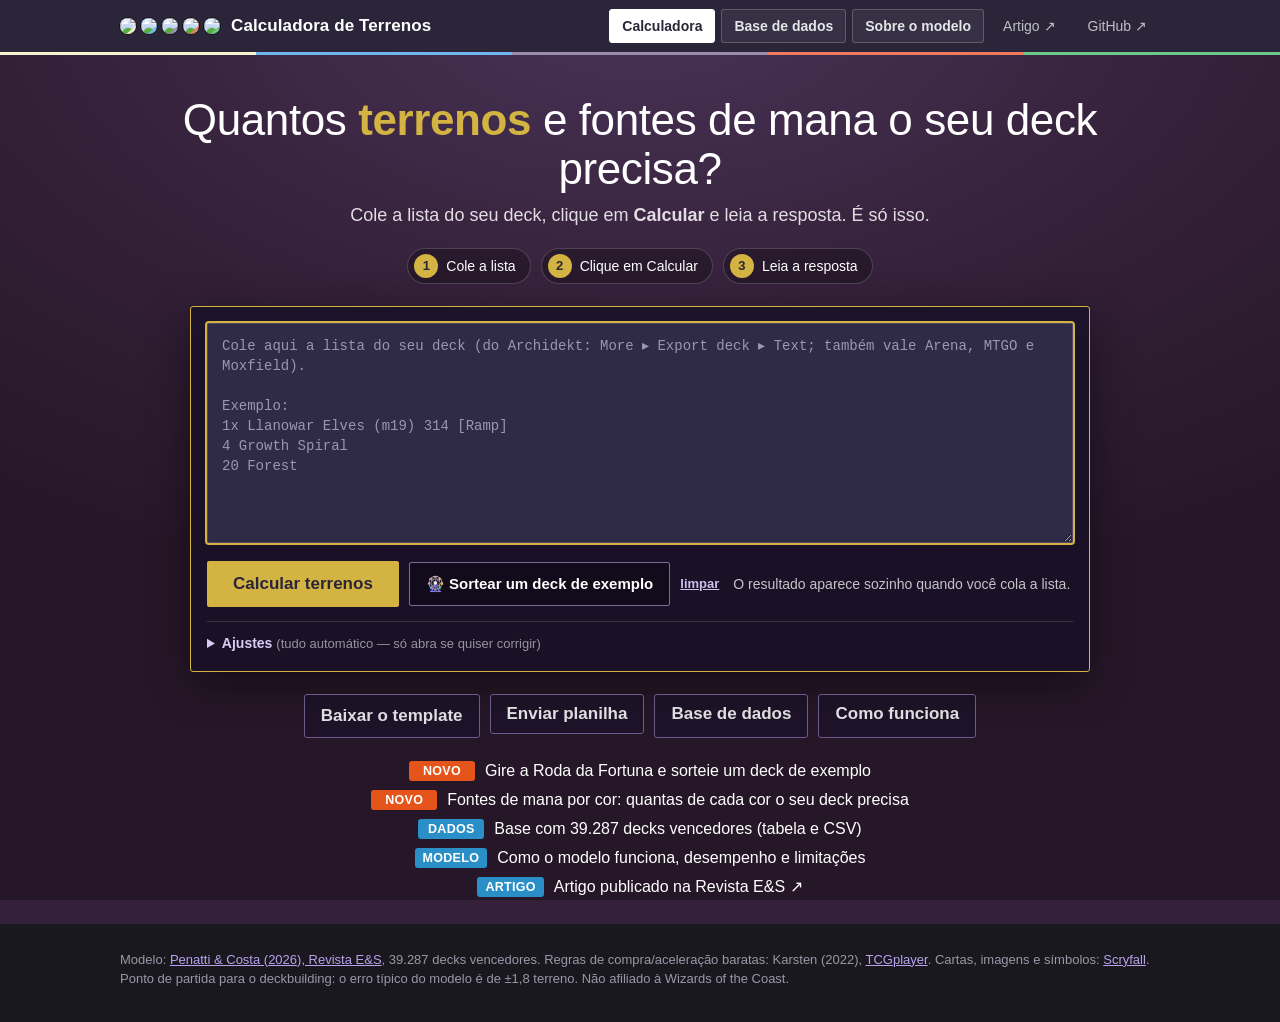
==== commit f1103e46: "Nova versao e atualizacao automatica" ====
--- a/index.html
+++ b/index.html
@@ -6,7 +6,11 @@
 <title>Calculadora de Terrenos · Magic: The Gathering</title>
 <meta name="description" content="Cole a lista do seu deck e veja quantos terrenos e quantas fontes de mana de cada cor ele precisa.">
 <link rel="icon" href="data:image/svg+xml,%3Csvg xmlns='http://www.w3.org/2000/svg' viewBox='0 0 64 64'%3E%3Ccircle cx='32' cy='32' r='30' fill='%232b253a'/%3E%3Ccircle cx='14' cy='32' r='5' fill='%23f8f2d0'/%3E%3Ccircle cx='23' cy='32' r='5' fill='%236fb6f0'/%3E%3Ccircle cx='32' cy='32' r='5' fill='%239a8dab'/%3E%3Ccircle cx='41' cy='32' r='5' fill='%23ee7b5f'/%3E%3Ccircle cx='50' cy='32' r='5' fill='%236dc98a'/%3E%3C/svg%3E">
-<link rel="stylesheet" href="css/style.css?v=20261042">
+<script>/* atualização automática: se o servidor tem uma versão mais nova que esta página, recarrega uma única vez */
+(function () { var V = '20261045'; fetch('version.txt?' + Date.now(), { cache: 'no-store' }).then(function (r) { return r.text(); }).then(function (t) {
+  t = t.trim(); if (t && t !== V && !sessionStorage.getItem('mtgl-reload-' + t)) { sessionStorage.setItem('mtgl-reload-' + t, '1'); location.reload(); }
+}).catch(function () {}); })();</script>
+<link rel="stylesheet" href="css/style.css?v=20261045">
 </head>
 <body class="home">
 <header class="topbar">
@@ -132,17 +136,17 @@
   </div>
 </footer>
 
-<script src="js/mana.js?v=20261042"></script>
-<script src="js/rules.js?v=20261042"></script>
-<script src="js/scryfall.js?v=20261042"></script>
-<script src="js/xlsx-lite.js?v=20261042"></script>
-<script src="js/pipeline.js?v=20261042"></script>
-<script src="js/template.js?v=20261042"></script>
-<script src="js/wheel.js?v=20261042"></script>
-<script src="js/examples.js?v=20261042"></script>
-<script src="js/deckapi.js?v=20261042"></script>
-<script src="js/pt-effects.js?v=20261042"></script>
-<script src="js/playtest.js?v=20261042"></script>
-<script src="js/app.js?v=20261042"></script>
+<script src="js/mana.js?v=20261045"></script>
+<script src="js/rules.js?v=20261045"></script>
+<script src="js/scryfall.js?v=20261045"></script>
+<script src="js/xlsx-lite.js?v=20261045"></script>
+<script src="js/pipeline.js?v=20261045"></script>
+<script src="js/template.js?v=20261045"></script>
+<script src="js/wheel.js?v=20261045"></script>
+<script src="js/examples.js?v=20261045"></script>
+<script src="js/deckapi.js?v=20261045"></script>
+<script src="js/pt-effects.js?v=20261045"></script>
+<script src="js/playtest.js?v=20261045"></script>
+<script src="js/app.js?v=20261045"></script>
 </body>
 </html>
--- a/css/style.css
+++ b/css/style.css
@@ -632,3 +632,52 @@
   .fc { margin-left: calc(var(--cw) * -.72); }
   #grimoire { bottom: 150px; }
 }
+
+/* ===== variedade de efeitos por nome: peças comuns e novas variações ===== */
+.ptp { position: absolute; z-index: 6400; pointer-events: none; opacity: 0; animation: ptpart var(--dur, 1400ms) ease-out var(--delay, 0ms) forwards; }
+@keyframes ptpart { 0% { opacity: 0; transform: translate(0, 0) rotate(0) scale(.4); } 14% { opacity: 1; } 100% { opacity: 0; transform: translate(var(--dx, 0), var(--dy, 0)) rotate(var(--rot, 0)) scale(var(--s, 1)); } }
+.ptp.bub { border-radius: 50%; background: radial-gradient(circle at 32% 30%, rgba(255, 255, 255, .9), rgba(150, 210, 255, .35) 55%, rgba(80, 170, 255, .15)); border: 2px solid rgba(190, 230, 255, .8); }
+.ptp.spore { border-radius: 50%; background: radial-gradient(circle, #f4ffd0, #9be15d 55%, rgba(120, 220, 80, 0) 72%); box-shadow: 0 0 10px #9be15d; }
+.ptp.gear { filter: drop-shadow(0 2px 3px rgba(0, 0, 0, .4)); }
+/* vermelho */
+.ptstreak { position: absolute; z-index: 6400; width: 54px; height: 4px; margin: -2px 0 0 -4px; pointer-events: none; border-radius: 4px; background: linear-gradient(90deg, rgba(255, 255, 255, 0), #ffd34d 40%, #ff5a00); box-shadow: 0 0 8px #ff7a1a; transform: rotate(var(--a)) translateX(0); animation: ptstreakfx .8s ease-out forwards; }
+@keyframes ptstreakfx { 0% { opacity: 1; transform: rotate(var(--a)) translateX(10px) scaleX(.3); } 100% { opacity: 0; transform: rotate(var(--a)) translateX(var(--d)) scaleX(1.2); } }
+.ptlava { position: absolute; z-index: 6200; pointer-events: none; filter: drop-shadow(0 0 8px #ff5a00); animation: ptlavafx 2.3s ease-out forwards; } @keyframes ptlavafx { 0%, 55% { opacity: 1; } 100% { opacity: 0; } }
+.ptbreath { position: absolute; z-index: 6300; height: 140px; pointer-events: none; transform-origin: 0 50%; background: linear-gradient(90deg, rgba(255, 247, 170, .95), #ffb020 25%, #ff5a00 55%, rgba(255, 60, 0, 0)); border-radius: 60% 40% 40% 60% / 50%; filter: blur(3px); mix-blend-mode: screen; animation: ptbreathfx 1.3s ease-out forwards; }
+@keyframes ptbreathfx { 0% { transform: scaleX(0) scaleY(.3); opacity: 1; } 35% { transform: scaleX(1) scaleY(1); opacity: 1; } 100% { transform: scaleX(1) scaleY(1.5); opacity: 0; } }
+/* branco */
+.ptrays.big { width: 900px; height: 900px; }
+.ptdome { position: absolute; z-index: 6300; width: 340px; height: 340px; border-radius: 50%; pointer-events: none; background: radial-gradient(circle at 50% 35%, rgba(255, 255, 255, .55), rgba(190, 225, 255, .28) 55%, rgba(255, 255, 255, .5) 62%, rgba(255, 255, 255, 0) 64%); box-shadow: 0 0 30px 6px rgba(200, 230, 255, .8), inset 0 0 40px rgba(255, 255, 255, .6); animation: ptdomefx 1.5s cubic-bezier(.2, .8, .3, 1) forwards; }
+@keyframes ptdomefx { 0% { transform: scale(.1); opacity: 0; } 25% { transform: scale(1.06); opacity: 1; } 70% { transform: scale(1); opacity: 1; } 100% { transform: scale(1.2); opacity: 0; } }
+.pthalo { position: absolute; z-index: 6300; width: 180px; height: 52px; border-radius: 50%; border: 7px solid #ffd96b; box-shadow: 0 0 18px #ffe9a0, inset 0 0 12px #ffe9a0; pointer-events: none; animation: pthalofx 1.5s ease-out forwards; }
+@keyframes pthalofx { 0% { transform: translateY(40px) scale(.2); opacity: 0; } 25% { transform: translateY(0) scale(1.1); opacity: 1; } 75% { transform: translateY(-10px) scale(1); opacity: 1; } 100% { transform: translateY(-30px) scale(1.2); opacity: 0; } }
+/* azul */
+.ptwhirl { position: absolute; z-index: 6300; width: 300px; height: 300px; pointer-events: none; filter: drop-shadow(0 0 8px rgba(80, 170, 255, .9)); animation: ptwhirlfx 1.4s ease-in-out forwards; }
+@keyframes ptwhirlfx { 0% { transform: rotate(0) scale(.1); opacity: 0; } 25% { opacity: 1; transform: rotate(240deg) scale(1.1); } 100% { transform: rotate(900deg) scale(.15); opacity: 0; } }
+.ptmist { position: absolute; z-index: 6300; border-radius: 50%; pointer-events: none; background: radial-gradient(ellipse, rgba(230, 245, 255, .85), rgba(180, 215, 245, .45) 55%, rgba(180, 215, 245, 0) 72%); filter: blur(14px); opacity: 0; animation: ptmistfx 2.2s ease-in-out forwards; }
+@keyframes ptmistfx { 0% { opacity: 0; transform: translateX(0); } 25% { opacity: 1; } 100% { opacity: 0; transform: translateX(var(--to)); } }
+html.pt-jelly { animation: ptjelly 1.3s ease-out; } @keyframes ptjelly { 0% { transform: none; } 15% { transform: scale(1.06, .94); } 30% { transform: scale(.95, 1.06); } 45% { transform: scale(1.03, .97); } 60% { transform: scale(.98, 1.02); } 80% { transform: scale(1.01, .99); } 100% { transform: none; } }
+/* preto */
+.pttend { pointer-events: none; animation: ptfadein 2s ease-in-out forwards; }
+.ptink { position: absolute; z-index: 6300; pointer-events: none; height: 0; border-radius: 0 0 50% 50% / 0 0 22% 22%; background: linear-gradient(180deg, #0b0214, #1a0830 85%, #3a1166); transform-origin: 50% 0; animation: ptinkfx 1.8s ease-in forwards; }
+@keyframes ptinkfx { 0% { height: 0; opacity: 1; } 55% { height: var(--len); opacity: 1; } 100% { height: calc(var(--len) * 1.4); opacity: 0; transform: translateY(80px); } }
+.ptdim.light { background: radial-gradient(ellipse at center, rgba(0, 0, 0, .1), rgba(0, 0, 0, .45)); }
+.ptwebs { animation: ptfadein 2s ease-in-out forwards; }
+.ptrun.bat { filter: drop-shadow(0 4px 4px rgba(0, 0, 0, .35)); }
+.ptrun.ltr.bat { transform: scaleX(-1); }
+/* verde */
+.ptp.leafp, .ptp.petal, .ptp.feather { opacity: 0; }
+.ptgrass { position: absolute; z-index: 6300; width: 14px; pointer-events: none; translate: 0 -100%; transform-origin: 50% 100%; background: linear-gradient(180deg, #8bd45a, #2f7d2a); clip-path: polygon(50% 0, 100% 100%, 0 100%); animation: ptgrassfx 1.9s ease-out forwards; }
+@keyframes ptgrassfx { 0% { scale: 1 0; rotate: 0deg; opacity: 1; } 30% { scale: 1 1; rotate: var(--sway); } 55% { rotate: calc(var(--sway) * -1); } 75% { opacity: 1; } 100% { scale: 1 1; rotate: 0deg; opacity: 0; } }
+/* incolor */
+.ptlaser { position: fixed; z-index: 6300; pointer-events: none; background: #ff2a2a; box-shadow: 0 0 12px 3px rgba(255, 40, 40, .8); left: 0; top: 0; }
+.ptlaser.h { width: 100vw; height: 3px; animation: ptlaserh .9s ease-in-out forwards; } .ptlaser.v { width: 3px; height: 100vh; animation: ptlaserv .9s ease-in-out forwards; }
+@keyframes ptlaserh { 0% { transform: translateY(0); opacity: 1; } 90% { opacity: 1; } 100% { transform: translateY(var(--to)); opacity: 0; } }
+@keyframes ptlaserv { 0% { transform: translateX(0); opacity: 1; } 90% { opacity: 1; } 100% { transform: translateX(var(--to)); opacity: 0; } }
+@media (prefers-reduced-motion: reduce) { .ptp, .ptstreak, .ptink, .ptgrass, .ptmist, .ptlaser { animation-duration: .01s !important; } }
+
+.ptp.rdrop { background: linear-gradient(180deg, rgba(190, 220, 255, 0), rgba(190, 220, 255, .95)); border-radius: 2px; }
+.pttendl, .ptwebl { position: absolute; z-index: 6300; pointer-events: none; animation: ptfadein 1.6s ease-in-out forwards; }
+.ptlaserl { position: absolute; z-index: 6300; pointer-events: none; background: #ff2a2a; box-shadow: 0 0 10px 2px rgba(255, 40, 40, .8); animation: ptlaserl .65s ease-out forwards; }
+.ptlaserl.h { width: 240px; height: 2px; } .ptlaserl.v { width: 2px; height: 280px; }
+@keyframes ptlaserl { 0% { opacity: 0; transform: scale(.2); } 25% { opacity: 1; transform: scale(1); } 100% { opacity: 0; transform: scale(1.1); } }
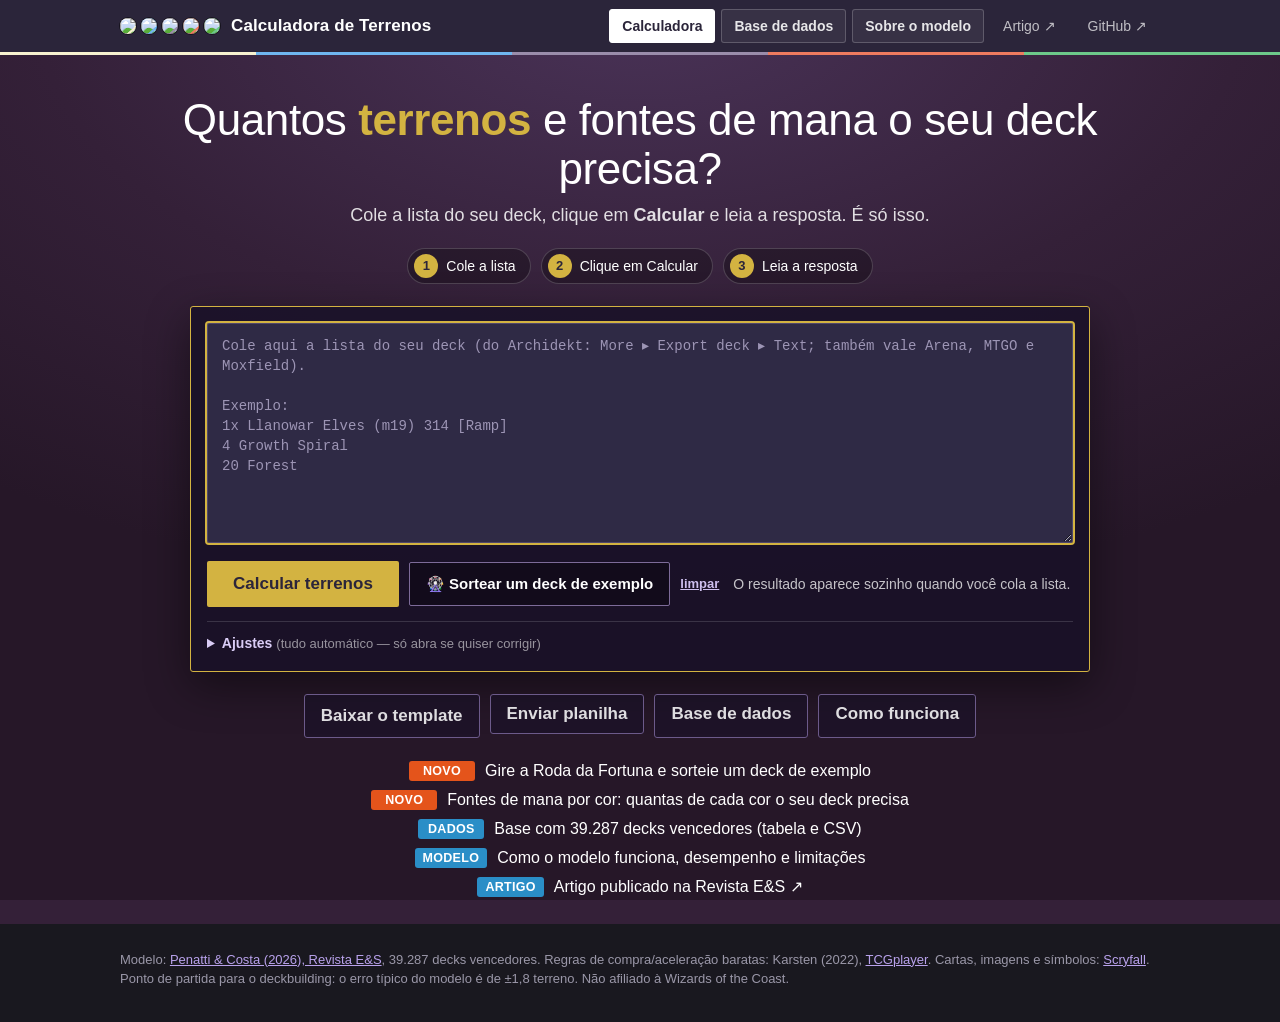
==== commit 67016ba9: "Versao 20261046" ====
--- a/index.html
+++ b/index.html
@@ -7,10 +7,10 @@
 <meta name="description" content="Cole a lista do seu deck e veja quantos terrenos e quantas fontes de mana de cada cor ele precisa.">
 <link rel="icon" href="data:image/svg+xml,%3Csvg xmlns='http://www.w3.org/2000/svg' viewBox='0 0 64 64'%3E%3Ccircle cx='32' cy='32' r='30' fill='%232b253a'/%3E%3Ccircle cx='14' cy='32' r='5' fill='%23f8f2d0'/%3E%3Ccircle cx='23' cy='32' r='5' fill='%236fb6f0'/%3E%3Ccircle cx='32' cy='32' r='5' fill='%239a8dab'/%3E%3Ccircle cx='41' cy='32' r='5' fill='%23ee7b5f'/%3E%3Ccircle cx='50' cy='32' r='5' fill='%236dc98a'/%3E%3C/svg%3E">
 <script>/* atualização automática: se o servidor tem uma versão mais nova que esta página, recarrega uma única vez */
-(function () { var V = '20261045'; fetch('version.txt?' + Date.now(), { cache: 'no-store' }).then(function (r) { return r.text(); }).then(function (t) {
+(function () { var V = '20261046'; fetch('version.txt?' + Date.now(), { cache: 'no-store' }).then(function (r) { return r.text(); }).then(function (t) {
   t = t.trim(); if (t && t !== V && !sessionStorage.getItem('mtgl-reload-' + t)) { sessionStorage.setItem('mtgl-reload-' + t, '1'); location.reload(); }
 }).catch(function () {}); })();</script>
-<link rel="stylesheet" href="css/style.css?v=20261045">
+<link rel="stylesheet" href="css/style.css?v=20261046">
 </head>
 <body class="home">
 <header class="topbar">
@@ -136,17 +136,17 @@
   </div>
 </footer>
 
-<script src="js/mana.js?v=20261045"></script>
-<script src="js/rules.js?v=20261045"></script>
-<script src="js/scryfall.js?v=20261045"></script>
-<script src="js/xlsx-lite.js?v=20261045"></script>
-<script src="js/pipeline.js?v=20261045"></script>
-<script src="js/template.js?v=20261045"></script>
-<script src="js/wheel.js?v=20261045"></script>
-<script src="js/examples.js?v=20261045"></script>
-<script src="js/deckapi.js?v=20261045"></script>
-<script src="js/pt-effects.js?v=20261045"></script>
-<script src="js/playtest.js?v=20261045"></script>
-<script src="js/app.js?v=20261045"></script>
+<script src="js/mana.js?v=20261046"></script>
+<script src="js/rules.js?v=20261046"></script>
+<script src="js/scryfall.js?v=20261046"></script>
+<script src="js/xlsx-lite.js?v=20261046"></script>
+<script src="js/pipeline.js?v=20261046"></script>
+<script src="js/template.js?v=20261046"></script>
+<script src="js/wheel.js?v=20261046"></script>
+<script src="js/examples.js?v=20261046"></script>
+<script src="js/deckapi.js?v=20261046"></script>
+<script src="js/pt-effects.js?v=20261046"></script>
+<script src="js/playtest.js?v=20261046"></script>
+<script src="js/app.js?v=20261046"></script>
 </body>
 </html>
--- a/css/style.css
+++ b/css/style.css
@@ -427,6 +427,9 @@
 .cmdcard img { display: block; width: 100%; height: auto; aspect-ratio: 488 / 680; border-radius: 4.6% / 3.3%; background: #1a1a1a; box-shadow: 0 0 0 2px var(--gold); }
 .cmdlabel { position: absolute; left: 50%; bottom: -22px; transform: translateX(-50%); white-space: nowrap; font: 700 11.5px var(--font); letter-spacing: .4px; text-transform: uppercase; color: var(--gold); }
 @media (max-width: 760px) { .cmdzone { margin-right: 0; width: 100%; justify-content: center; padding-bottom: 26px; } }
+/* com comandante, mão e comandante cabem na mesma linha (senão a mão caía para baixo e, ao jogar cartas, a linha encolhia e a caixa de estatísticas subia por cima dela) */
+@media (min-width: 761px) { .fanrow:has(.cmdzone:not(.hidden)), .fanrow:has(.cmdzone:not(.hidden)) .fan { --cw: clamp(88px, 12.2vw, 150px); } .fanrow:has(.cmdzone:not(.hidden)) { flex-wrap: nowrap; } }
+.fanrow { position: relative; z-index: 1; }
 
 
 /* ----- playtest em cima do site: grimório 1/4 na borda direita + cartas soltas por cima da página ----- */
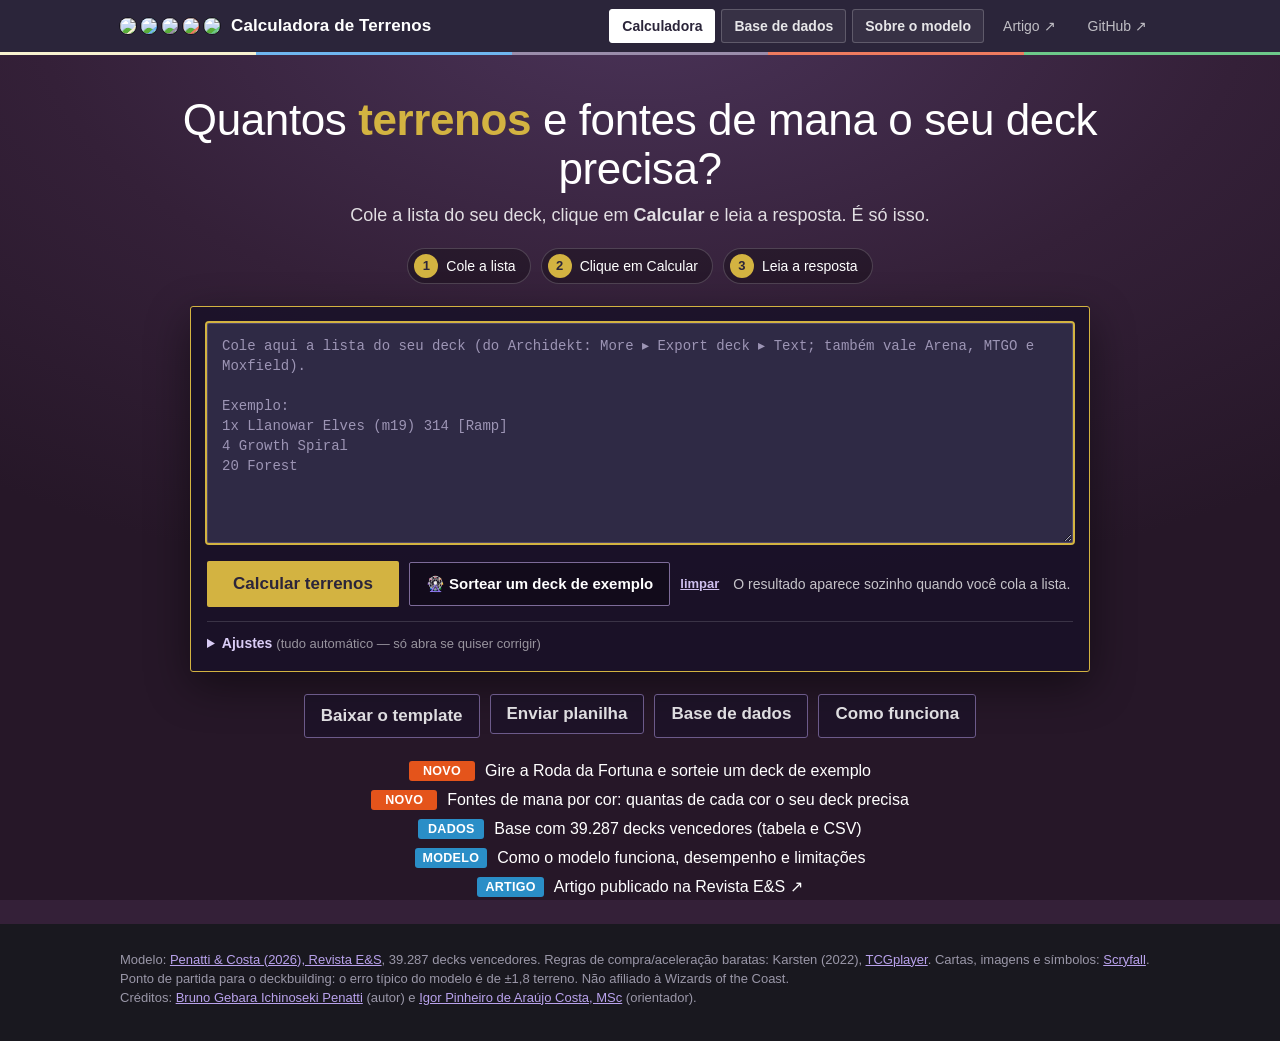
==== commit 2917931e: "Creditos no rodape: autor e orientador" ====
--- a/index.html
+++ b/index.html
@@ -7,10 +7,10 @@
 <meta name="description" content="Cole a lista do seu deck e veja quantos terrenos e quantas fontes de mana de cada cor ele precisa.">
 <link rel="icon" href="data:image/svg+xml,%3Csvg xmlns='http://www.w3.org/2000/svg' viewBox='0 0 64 64'%3E%3Ccircle cx='32' cy='32' r='30' fill='%232b253a'/%3E%3Ccircle cx='14' cy='32' r='5' fill='%23f8f2d0'/%3E%3Ccircle cx='23' cy='32' r='5' fill='%236fb6f0'/%3E%3Ccircle cx='32' cy='32' r='5' fill='%239a8dab'/%3E%3Ccircle cx='41' cy='32' r='5' fill='%23ee7b5f'/%3E%3Ccircle cx='50' cy='32' r='5' fill='%236dc98a'/%3E%3C/svg%3E">
 <script>/* atualização automática: se o servidor tem uma versão mais nova que esta página, recarrega uma única vez */
-(function () { var V = '20261046'; fetch('version.txt?' + Date.now(), { cache: 'no-store' }).then(function (r) { return r.text(); }).then(function (t) {
+(function () { var V = '20261049'; fetch('version.txt?' + Date.now(), { cache: 'no-store' }).then(function (r) { return r.text(); }).then(function (t) {
   t = t.trim(); if (t && t !== V && !sessionStorage.getItem('mtgl-reload-' + t)) { sessionStorage.setItem('mtgl-reload-' + t, '1'); location.reload(); }
 }).catch(function () {}); })();</script>
-<link rel="stylesheet" href="css/style.css?v=20261046">
+<link rel="stylesheet" href="css/style.css?v=20261049">
 </head>
 <body class="home">
 <header class="topbar">
@@ -133,20 +133,21 @@
     Regras de compra/aceleração baratas: Karsten (2022), <a href="https://www.tcgplayer.com/content/article/How-Many-Lands-Do-You-Need-in-Your-Deck-An-Updated-Analysis/cd1c1a24-d439-4a8e-b369-b936edb0b38a/" target="_blank" rel="noopener">TCGplayer</a>.
     Cartas, imagens e símbolos: <a href="https://scryfall.com/docs/api" target="_blank" rel="noopener">Scryfall</a>.
     Ponto de partida para o deckbuilding: o erro típico do modelo é de ±1,8 terreno. Não afiliado à Wizards of the Coast.
+    <br>Créditos: <a href="https://www.linkedin.com/in/brunogebarapenatti/" target="_blank" rel="noopener">Bruno Gebara Ichinoseki Penatti</a> (autor) e <a href="https://www.linkedin.com/in/igor-pinheiro-de-ara%C3%BAjo-costa-msc-b62a371ab/" target="_blank" rel="noopener">Igor Pinheiro de Araújo Costa, MSc</a> (orientador).
   </div>
 </footer>
 
-<script src="js/mana.js?v=20261046"></script>
-<script src="js/rules.js?v=20261046"></script>
-<script src="js/scryfall.js?v=20261046"></script>
-<script src="js/xlsx-lite.js?v=20261046"></script>
-<script src="js/pipeline.js?v=20261046"></script>
-<script src="js/template.js?v=20261046"></script>
-<script src="js/wheel.js?v=20261046"></script>
-<script src="js/examples.js?v=20261046"></script>
-<script src="js/deckapi.js?v=20261046"></script>
-<script src="js/pt-effects.js?v=20261046"></script>
-<script src="js/playtest.js?v=20261046"></script>
-<script src="js/app.js?v=20261046"></script>
+<script src="js/mana.js?v=20261049"></script>
+<script src="js/rules.js?v=20261049"></script>
+<script src="js/scryfall.js?v=20261049"></script>
+<script src="js/xlsx-lite.js?v=20261049"></script>
+<script src="js/pipeline.js?v=20261049"></script>
+<script src="js/template.js?v=20261049"></script>
+<script src="js/wheel.js?v=20261049"></script>
+<script src="js/examples.js?v=20261049"></script>
+<script src="js/deckapi.js?v=20261049"></script>
+<script src="js/pt-effects.js?v=20261049"></script>
+<script src="js/playtest.js?v=20261049"></script>
+<script src="js/app.js?v=20261049"></script>
 </body>
 </html>
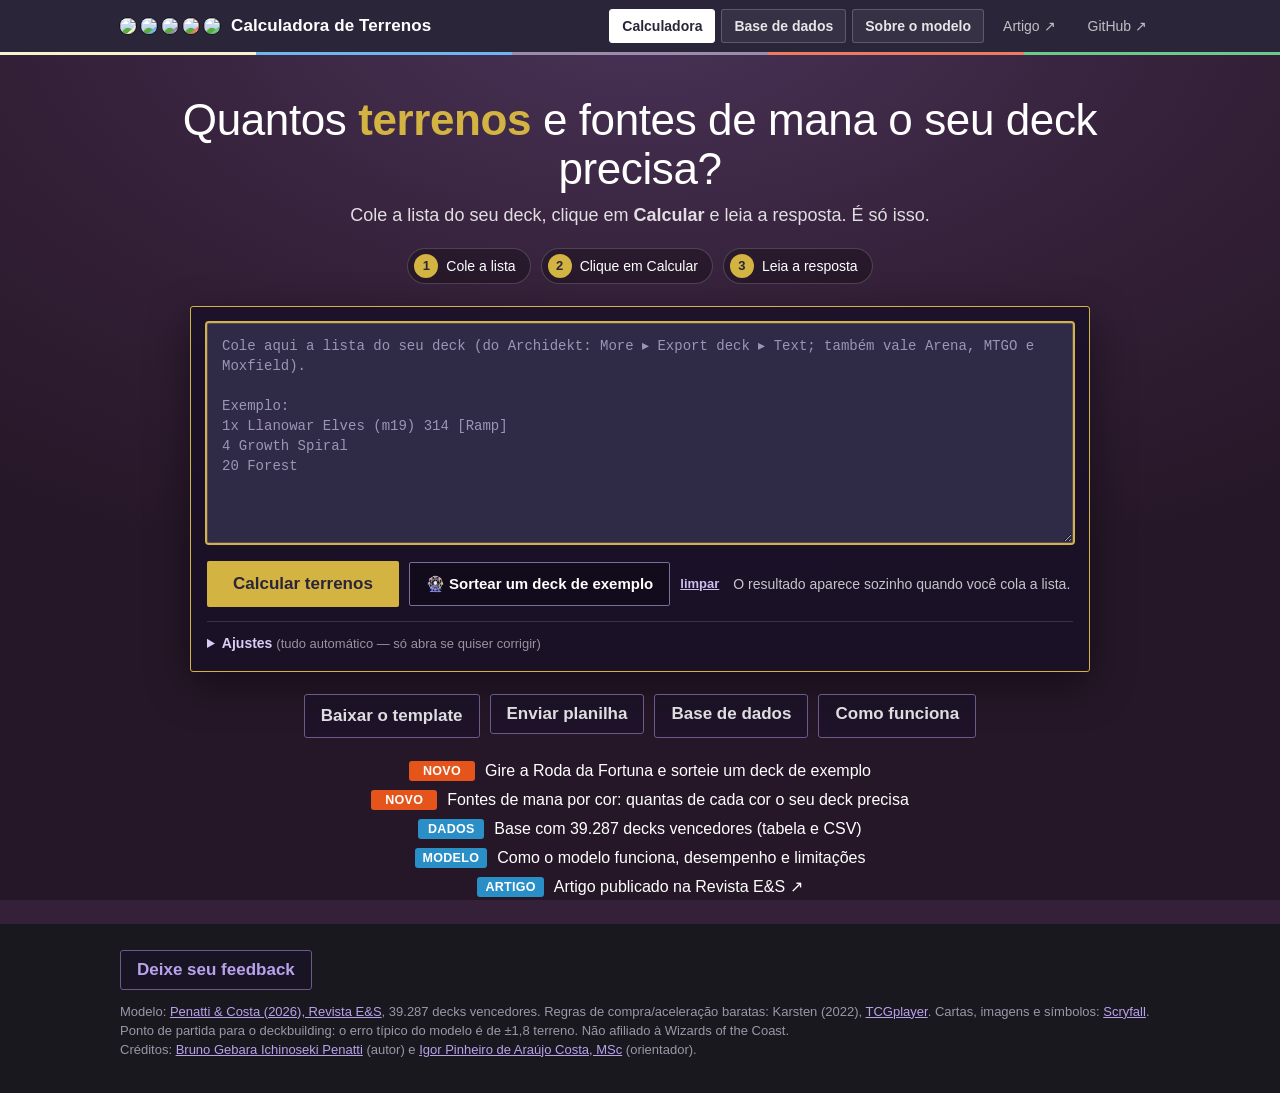
==== commit 48faf5ac: "Pagina de feedback e botao no rodape" ====
--- a/index.html
+++ b/index.html
@@ -7,10 +7,10 @@
 <meta name="description" content="Cole a lista do seu deck e veja quantos terrenos e quantas fontes de mana de cada cor ele precisa.">
 <link rel="icon" href="data:image/svg+xml,%3Csvg xmlns='http://www.w3.org/2000/svg' viewBox='0 0 64 64'%3E%3Ccircle cx='32' cy='32' r='30' fill='%232b253a'/%3E%3Ccircle cx='14' cy='32' r='5' fill='%23f8f2d0'/%3E%3Ccircle cx='23' cy='32' r='5' fill='%236fb6f0'/%3E%3Ccircle cx='32' cy='32' r='5' fill='%239a8dab'/%3E%3Ccircle cx='41' cy='32' r='5' fill='%23ee7b5f'/%3E%3Ccircle cx='50' cy='32' r='5' fill='%236dc98a'/%3E%3C/svg%3E">
 <script>/* atualização automática: se o servidor tem uma versão mais nova que esta página, recarrega uma única vez */
-(function () { var V = '20261049'; fetch('version.txt?' + Date.now(), { cache: 'no-store' }).then(function (r) { return r.text(); }).then(function (t) {
+(function () { var V = '20261050'; fetch('version.txt?' + Date.now(), { cache: 'no-store' }).then(function (r) { return r.text(); }).then(function (t) {
   t = t.trim(); if (t && t !== V && !sessionStorage.getItem('mtgl-reload-' + t)) { sessionStorage.setItem('mtgl-reload-' + t, '1'); location.reload(); }
 }).catch(function () {}); })();</script>
-<link rel="stylesheet" href="css/style.css?v=20261049">
+<link rel="stylesheet" href="css/style.css?v=20261050">
 </head>
 <body class="home">
 <header class="topbar">
@@ -129,6 +129,7 @@
 
 <footer class="foot">
   <div class="wrap">
+    <a class="sbtn-dark fbbtn" href="feedback.html">Deixe seu feedback</a><br>
     Modelo: <a href="https://revistaes.com.br/artigos/fatores-associados-a-quantidade-de-terrenos-em-baralhos-de-jogos-estrategicos-de-cartas" target="_blank" rel="noopener">Penatti &amp; Costa (2026), Revista E&amp;S</a>, 39.287 decks vencedores.
     Regras de compra/aceleração baratas: Karsten (2022), <a href="https://www.tcgplayer.com/content/article/How-Many-Lands-Do-You-Need-in-Your-Deck-An-Updated-Analysis/cd1c1a24-d439-4a8e-b369-b936edb0b38a/" target="_blank" rel="noopener">TCGplayer</a>.
     Cartas, imagens e símbolos: <a href="https://scryfall.com/docs/api" target="_blank" rel="noopener">Scryfall</a>.
@@ -137,17 +138,17 @@
   </div>
 </footer>
 
-<script src="js/mana.js?v=20261049"></script>
-<script src="js/rules.js?v=20261049"></script>
-<script src="js/scryfall.js?v=20261049"></script>
-<script src="js/xlsx-lite.js?v=20261049"></script>
-<script src="js/pipeline.js?v=20261049"></script>
-<script src="js/template.js?v=20261049"></script>
-<script src="js/wheel.js?v=20261049"></script>
-<script src="js/examples.js?v=20261049"></script>
-<script src="js/deckapi.js?v=20261049"></script>
-<script src="js/pt-effects.js?v=20261049"></script>
-<script src="js/playtest.js?v=20261049"></script>
-<script src="js/app.js?v=20261049"></script>
+<script src="js/mana.js?v=20261050"></script>
+<script src="js/rules.js?v=20261050"></script>
+<script src="js/scryfall.js?v=20261050"></script>
+<script src="js/xlsx-lite.js?v=20261050"></script>
+<script src="js/pipeline.js?v=20261050"></script>
+<script src="js/template.js?v=20261050"></script>
+<script src="js/wheel.js?v=20261050"></script>
+<script src="js/examples.js?v=20261050"></script>
+<script src="js/deckapi.js?v=20261050"></script>
+<script src="js/pt-effects.js?v=20261050"></script>
+<script src="js/playtest.js?v=20261050"></script>
+<script src="js/app.js?v=20261050"></script>
 </body>
 </html>
--- a/css/style.css
+++ b/css/style.css
@@ -684,3 +684,13 @@
 .ptlaserl { position: absolute; z-index: 6300; pointer-events: none; background: #ff2a2a; box-shadow: 0 0 10px 2px rgba(255, 40, 40, .8); animation: ptlaserl .65s ease-out forwards; }
 .ptlaserl.h { width: 240px; height: 2px; } .ptlaserl.v { width: 2px; height: 280px; }
 @keyframes ptlaserl { 0% { opacity: 0; transform: scale(.2); } 25% { opacity: 1; transform: scale(1); } 100% { opacity: 0; transform: scale(1.1); } }
+
+/* ----- feedback ----- */
+.fbk { max-width: 720px; }
+.fbk form { display: grid; gap: 12px; }
+.fbk textarea { min-height: 140px; font: 15px/22px var(--font); }
+.fbk .fbrow { display: grid; grid-template-columns: 1fr 1fr; gap: 12px; }
+.fbk .hp { position: absolute; left: -9999px; }
+.fbk .fbmsg { min-height: 1.4em; margin: 0; color: var(--primary); font-weight: 700; }
+@media (max-width: 640px) { .fbk .fbrow { grid-template-columns: minmax(0, 1fr); } }
+.foot .fbbtn { display: inline-block; margin: 0 0 12px; text-decoration: none; }
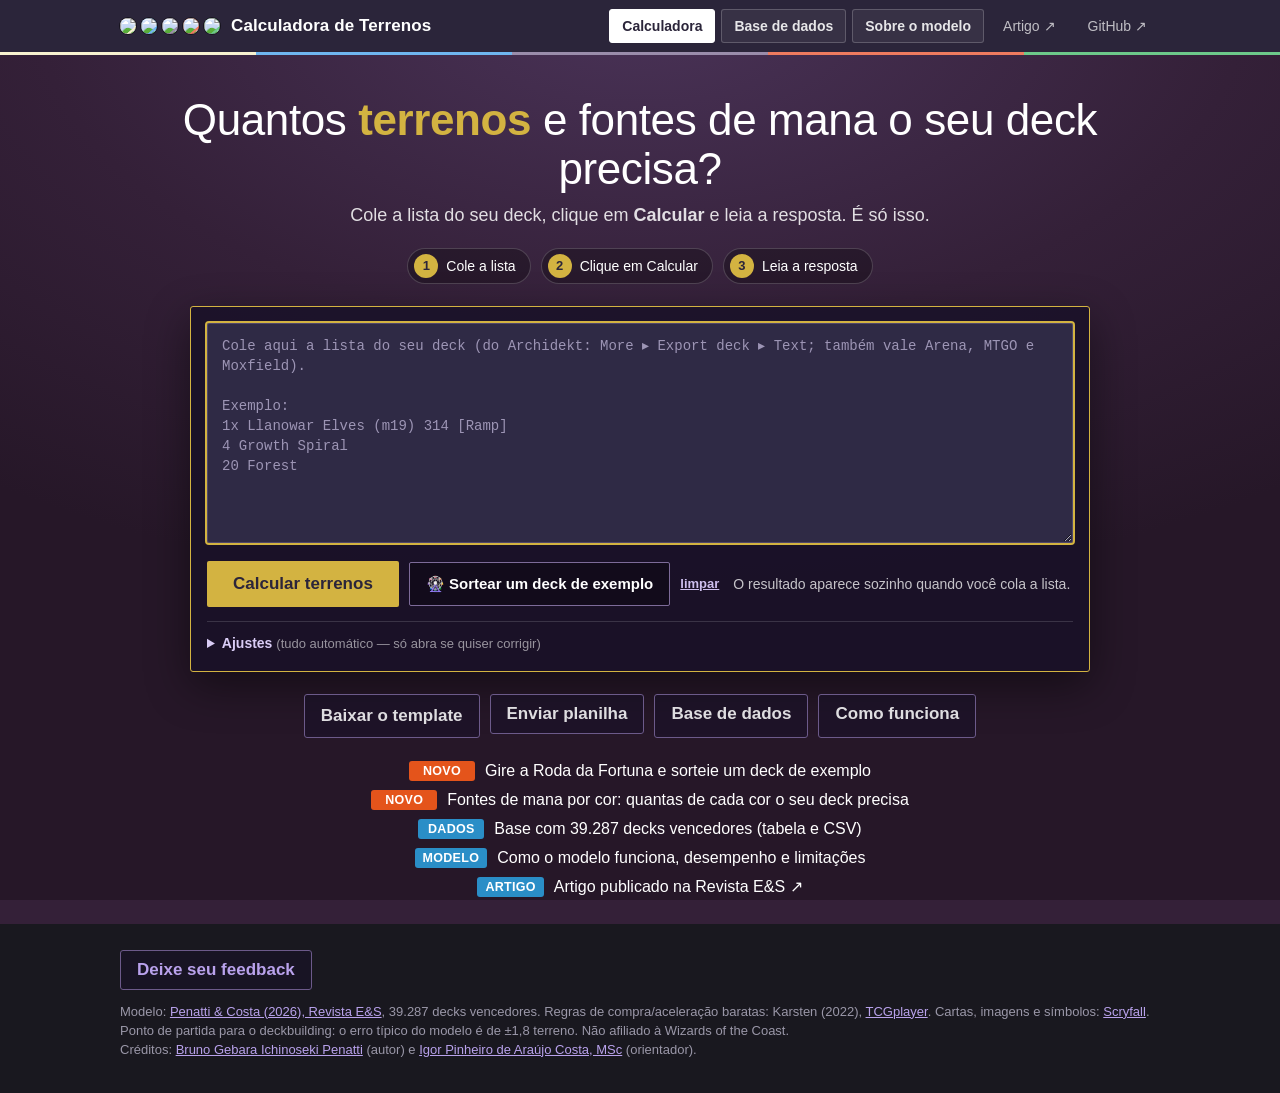
==== commit ef9b11a3: "Versao 20261051" ====
--- a/index.html
+++ b/index.html
@@ -7,10 +7,10 @@
 <meta name="description" content="Cole a lista do seu deck e veja quantos terrenos e quantas fontes de mana de cada cor ele precisa.">
 <link rel="icon" href="data:image/svg+xml,%3Csvg xmlns='http://www.w3.org/2000/svg' viewBox='0 0 64 64'%3E%3Ccircle cx='32' cy='32' r='30' fill='%232b253a'/%3E%3Ccircle cx='14' cy='32' r='5' fill='%23f8f2d0'/%3E%3Ccircle cx='23' cy='32' r='5' fill='%236fb6f0'/%3E%3Ccircle cx='32' cy='32' r='5' fill='%239a8dab'/%3E%3Ccircle cx='41' cy='32' r='5' fill='%23ee7b5f'/%3E%3Ccircle cx='50' cy='32' r='5' fill='%236dc98a'/%3E%3C/svg%3E">
 <script>/* atualização automática: se o servidor tem uma versão mais nova que esta página, recarrega uma única vez */
-(function () { var V = '20261050'; fetch('version.txt?' + Date.now(), { cache: 'no-store' }).then(function (r) { return r.text(); }).then(function (t) {
+(function () { var V = '20261051'; fetch('version.txt?' + Date.now(), { cache: 'no-store' }).then(function (r) { return r.text(); }).then(function (t) {
   t = t.trim(); if (t && t !== V && !sessionStorage.getItem('mtgl-reload-' + t)) { sessionStorage.setItem('mtgl-reload-' + t, '1'); location.reload(); }
 }).catch(function () {}); })();</script>
-<link rel="stylesheet" href="css/style.css?v=20261050">
+<link rel="stylesheet" href="css/style.css?v=20261051">
 </head>
 <body class="home">
 <header class="topbar">
@@ -138,17 +138,17 @@
   </div>
 </footer>
 
-<script src="js/mana.js?v=20261050"></script>
-<script src="js/rules.js?v=20261050"></script>
-<script src="js/scryfall.js?v=20261050"></script>
-<script src="js/xlsx-lite.js?v=20261050"></script>
-<script src="js/pipeline.js?v=20261050"></script>
-<script src="js/template.js?v=20261050"></script>
-<script src="js/wheel.js?v=20261050"></script>
-<script src="js/examples.js?v=20261050"></script>
-<script src="js/deckapi.js?v=20261050"></script>
-<script src="js/pt-effects.js?v=20261050"></script>
-<script src="js/playtest.js?v=20261050"></script>
-<script src="js/app.js?v=20261050"></script>
+<script src="js/mana.js?v=20261051"></script>
+<script src="js/rules.js?v=20261051"></script>
+<script src="js/scryfall.js?v=20261051"></script>
+<script src="js/xlsx-lite.js?v=20261051"></script>
+<script src="js/pipeline.js?v=20261051"></script>
+<script src="js/template.js?v=20261051"></script>
+<script src="js/wheel.js?v=20261051"></script>
+<script src="js/examples.js?v=20261051"></script>
+<script src="js/deckapi.js?v=20261051"></script>
+<script src="js/pt-effects.js?v=20261051"></script>
+<script src="js/playtest.js?v=20261051"></script>
+<script src="js/app.js?v=20261051"></script>
 </body>
 </html>
